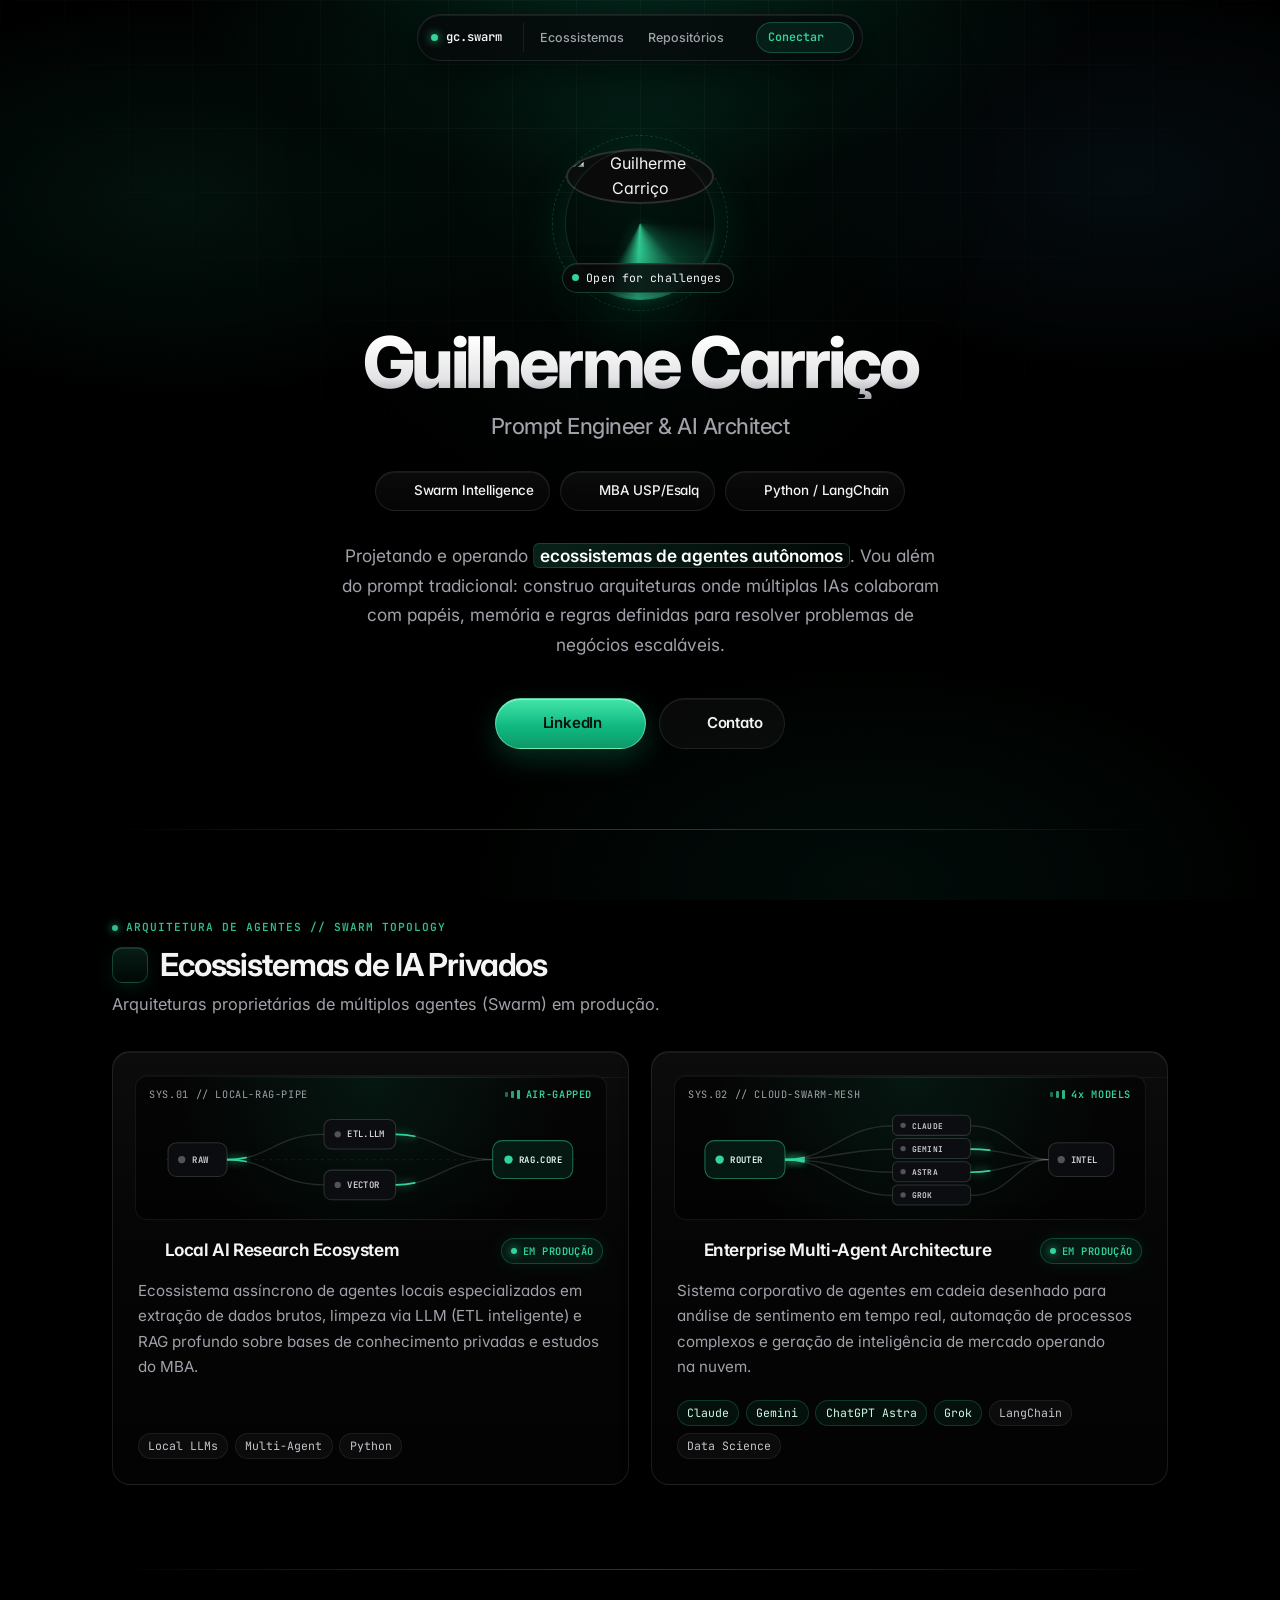
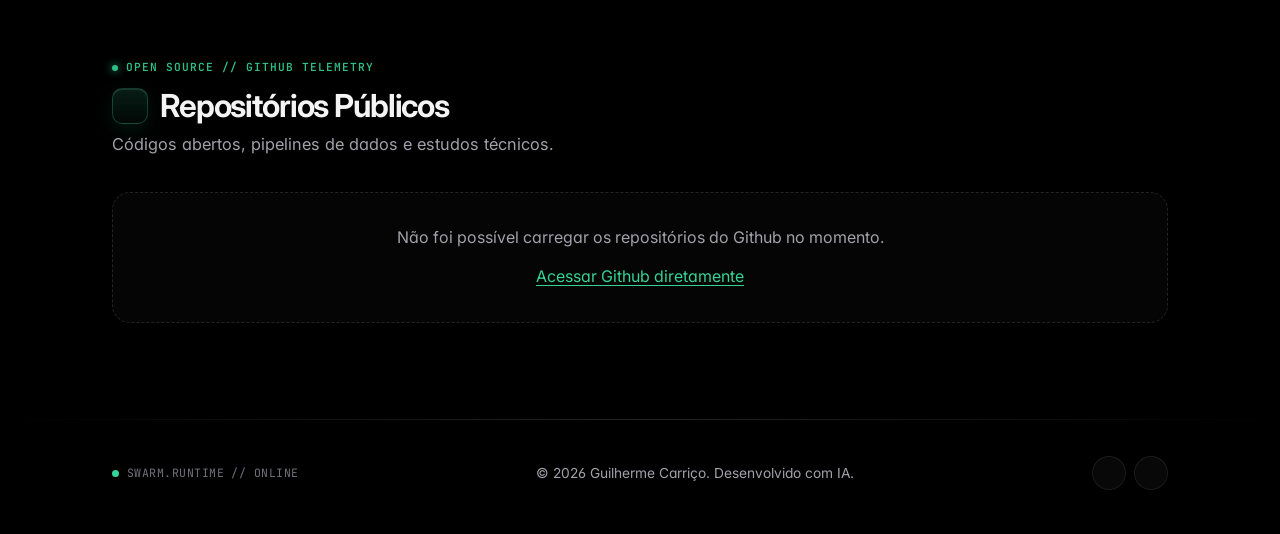
==== index.html @ 58c446e0 "Elevate portfolio UI with interactive Swarm topology schematics and HUD glass bar. Add animated SVG " ====
<!DOCTYPE html>
<html lang="pt-BR">
<head>
    <meta charset="UTF-8">
    <meta name="viewport" content="width=device-width, initial-scale=1.0">
    <meta name="theme-color" content="#000000">
    <link rel="icon" href="data:image/svg+xml,%3Csvg xmlns='http://www.w3.org/2000/svg' viewBox='0 0 32 32'%3E%3Crect width='32' height='32' rx='8' fill='%23000000'/%3E%3Ccircle cx='16' cy='16' r='5.5' fill='%2334d399'/%3E%3C/svg%3E">
    <title>Guilherme Carriço | Prompt Engineer & AI Architect</title>
    <meta name="description" content="Prompt Engineer e pós-graduando em Data Science & IA (MBA USP). Projeta e opera ecossistemas de agentes autônomos.">
    <script>document.documentElement.classList.add("js");</script>

    <!-- Google Fonts -->
    <link rel="preconnect" href="https://fonts.googleapis.com">
    <link rel="preconnect" href="https://fonts.gstatic.com" crossorigin>
    <link href="https://fonts.googleapis.com/css2?family=Inter:opsz,wght@14..32,400..800&family=JetBrains+Mono:wght@400..700&display=swap" rel="stylesheet">

    <link rel="stylesheet" href="style.css">
    <!-- Ícones Lucide -->
    <script src="https://unpkg.com/lucide@0.460.0/dist/umd/lucide.min.js"></script>
</head>
<body id="top">

    <!-- Background animado super leve -->
    <div class="bg-mesh" aria-hidden="true"></div>
    <div class="bg-grid" aria-hidden="true"></div>
    <div class="bg-noise" aria-hidden="true"></div>
    <div class="cursor-glow" aria-hidden="true"></div>

    <!-- Barra de status / navegação flutuante -->
    <nav class="top-bar" aria-label="Navegação rápida">
        <div class="top-bar-inner glass">
            <a href="#top" class="top-brand">
                <span class="top-brand-dot" aria-hidden="true"></span>
                <span class="top-brand-handle">gc.swarm</span>
            </a>
            <div class="top-nav-links">
                <a href="#ecosystems" class="top-nav-link">Ecossistemas</a>
                <a href="#repositories" class="top-nav-link">Repositórios</a>
            </div>
            <a href="https://www.linkedin.com/in/guicarrico/" target="_blank" rel="noopener noreferrer" class="top-cta" aria-label="LinkedIn de Guilherme Carriço">
                <span>Conectar</span>
                <i data-lucide="arrow-up-right"></i>
            </a>
        </div>
    </nav>

    <header class="hero">
        <div class="container">
            <div class="hero-content">
                <div class="avatar-container">
                    <div class="avatar-orbit" aria-hidden="true"></div>
                    <div class="avatar-frame">
                        <img src="https://github.com/guilhermecarrico.png" alt="Guilherme Carriço" class="avatar" width="148" height="148" decoding="async" fetchpriority="high">
                    </div>
                    <div class="status-badge"><span class="pulse"></span> Open for challenges</div>
                </div>

                <h1 class="name">Guilherme Carriço</h1>
                <h2 class="title">Prompt Engineer & AI Architect</h2>

                <div class="badges">
                    <span class="badge"><i data-lucide="bot"></i> Swarm Intelligence</span>
                    <span class="badge"><i data-lucide="database"></i> MBA USP/Esalq</span>
                    <span class="badge"><i data-lucide="terminal"></i> Python / LangChain</span>
                </div>

                <p class="bio">
                    Projetando e operando <strong>ecossistemas de agentes autônomos</strong>.
                    Vou além do prompt tradicional: construo arquiteturas onde múltiplas IAs colaboram com
                    papéis, memória e regras definidas para resolver problemas de negócios escaláveis.
                </p>

                <div class="hero-links">
                    <a href="https://www.linkedin.com/in/guicarrico/" target="_blank" rel="noopener noreferrer" class="btn btn-primary magnetic">
                        <span class="btn-label"><i data-lucide="linkedin"></i> LinkedIn <i data-lucide="arrow-up-right" class="btn-trail"></i></span>
                    </a>
                    <a href="mailto:seu.email@aqui.com" class="btn btn-secondary magnetic">
                        <span class="btn-label"><i data-lucide="mail"></i> Contato</span>
                    </a>
                </div>
            </div>
        </div>
    </header>

    <main class="container">

        <section class="section" id="ecosystems">
            <div class="section-intro reveal">
                <div class="section-eyebrow">
                    <span class="eyebrow-dot" aria-hidden="true"></span>
                    <span>ARQUITETURA DE AGENTES // SWARM TOPOLOGY</span>
                </div>
                <div class="section-header">
                    <span class="section-icon-box" aria-hidden="true">
                        <i data-lucide="cpu" class="section-icon"></i>
                    </span>
                    <h2>Ecossistemas de IA Privados</h2>
                </div>
                <p class="section-subtitle">Arquiteturas proprietárias de múltiplos agentes (Swarm) em produção.</p>
            </div>

            <div class="grid">
                <!-- Card 1 -->
                <article class="card glass card-ecosystem reveal" style="--i: 1">
                    <div class="card-beam" aria-hidden="true"></div>

                    <div class="swarm- schematic-local" aria-hidden="true">
                        <div class="schematic-meta">
                            <span class="schematic-code">SYS.01 // LOCAL-RAG-PIPE</span>
                            <span class="schematic-signal"><span class="signal-bar"></span><span class="signal-bar"></span><span class="signal-bar"></span> AIR-GAPPED</span>
                        </div>
                        <svg class="swarm-svg" viewBox="0 0 420 96" fill="none" xmlns="http://www.w3.org/2000/svg">
                            <!-- Grid lines -->
                            <line x1="16" y1="48" x2="404" y2="48" class="trace-bg" />
                            <path d="M74 48 C115 48, 120 24, 166 24" class="trace-line" />
                            <path d="M74 48 C115 48, 120 72, 166 72" class="trace-line" />
                            <path d="M234 24 C274 24, 282 48, 326 48" class="trace-line" />
                            <path d="M234 72 C274 72, 282 48, 326 48" class="trace-line" />

                            <!-- Animated data pulses -->
                            <path d="M74 48 C115 48, 120 24, 166 24" class="trace-pulse pulse-1" />
                            <path d="M74 48 C115 48, 120 72, 166 72" class="trace-pulse pulse-2" />
                            <path d="M234 24 C274 24, 282 48, 326 48" class="trace-pulse pulse-3" />
                            <path d="M234 72 C274 72, 282 48, 326 48" class="trace-pulse pulse-2" />

                            <!-- Node 1: Raw Ingestion -->
                            <g class="swarm-node">
                                <rect x="18" y="32" width="56" height="32" rx="8" class="node-box" />
                                <circle cx="31" cy="48" r="3.5" class="node-led" />
                                <text x="41" y="51" class="node-label">RAW</text>
                            </g>

                            <!-- Node 2A: LLM ETL -->
                            <g class="swarm-node">
                                <rect x="166" y="10" width="68" height="28" rx="7" class="node-box" />
                                <circle cx="179" cy="24" r="3" class="node-led" />
                                <text x="188" y="27" class="node-label">ETL.LLM</text>
                            </g>

                            <!-- Node 2B: Chunk / Embed -->
                            <g class="swarm-node">
                                <rect x="166" y="58" width="68" height="28" rx="7" class="node-box" />
                                <circle cx="179" cy="72" r="3" class="node-led" />
                                <text x="188" y="75" class="node-label">VECTOR</text>
                            </g>

                            <!-- Node 3: Deep RAG Core -->
                            <g class="swarm-node">
                                <rect x="326" y="30" width="76" height="36" rx="9" class="node-box node-box-core" />
                                <circle cx="341" cy="48" r="4" class="node-led node-led-core" />
                                <text x="351" y="51" class="node-label node-label-core">RAG.CORE</text>
                            </g>
                        </svg>
                    </div>

                    <div class="card-header">
                        <h3><i data-lucide="shield"></i> Local AI Research Ecosystem</h3>
                        <span class="status-tag live">Em Produção</span>
                    </div>
                    <p>Ecossistema assíncrono de agentes locais especializados em extração de dados brutos, limpeza via LLM (ETL inteligente) e RAG profundo sobre bases de conhecimento privadas e estudos do MBA.</p>
                    <div class="tags">
                        <span>Local LLMs</span>
                        <span>Multi-Agent</span>
                        <span>Python</span>
                    </div>
                </article>

                <!-- Card 2 -->
                <article class="card glass card-ecosystem reveal" style="--i: 2">
                    <div class="card-beam" aria-hidden="true"></div>

                    <div class="swarm- schematic-enterprise" aria-hidden="true">
                        <div class="schematic-meta">
                            <span class="schematic-code">SYS.02 // CLOUD-SWARM-MESH</span>
                            <span class="schematic-signal"><span class="signal-bar"></span><span class="signal-bar"></span><span class="signal-bar"></span> 4x MODELS</span>
                        </div>
                        <svg class="swarm-svg" viewBox="0 0 420 96" fill="none" xmlns="http://www.w3.org/2000/svg">
                            <!-- Orchestrator routing traces -->
                            <path d="M92 48 C136 48, 146 16, 194 16" class="trace-line" />
                            <path d="M92 48 C138 48, 150 38, 194 38" class="trace-line" />
                            <path d="M92 48 C138 48, 150 60, 194 60" class="trace-line" />
                            <path d="M92 48 C136 48, 146 82, 194 82" class="trace-line" />

                            <path d="M268 16 C306 16, 312 48, 342 48" class="trace-line" />
                            <path d="M268 38 C302 38, 312 48, 342 48" class="trace-line" />
                            <path d="M268 60 C302 60, 312 48, 342 48" class="trace-line" />
                            <path d="M268 82 C306 82, 312 48, 342 48" class="trace-line" />

                            <!-- Animated pulses -->
                            <path d="M92 48 C136 48, 146 16, 194 16" class="trace-pulse pulse-1" />
                            <path d="M92 48 C138 48, 150 38, 194 38" class="trace-pulse pulse-2" />
                            <path d="M92 48 C138 48, 150 60, 194 60" class="trace-pulse pulse-3" />
                            <path d="M92 48 C136 48, 146 82, 194 82" class="trace-pulse pulse-1" />
                            <path d="M268 38 C302 38, 312 48, 342 48" class="trace-pulse pulse-3" />
                            <path d="M268 60 C302 60, 312 48, 342 48" class="trace-pulse pulse-2" />

                            <!-- Orchestrator router -->
                            <g class="swarm-node">
                                <rect x="16" y="30" width="76" height="36" rx="9" class="node-box node-box-core" />
                                <circle cx="30" cy="48" r="4" class="node-led node-led-core" />
                                <text x="40" y="51" class="node-label node-label-core">ROUTER</text>
                            </g>

                            <!-- Model Agents -->
                            <g class="swarm-node">
                                <rect x="194" y="6" width="74" height="19" rx="5" class="node-box" />
                                <circle cx="204" cy="15.5" r="2.5" class="node-led" />
                                <text x="212" y="18.5" class="node-label node-label-sm">CLAUDE</text>
                            </g>
                            <g class="swarm-node">
                                <rect x="194" y="28" width="74" height="19" rx="5" class="node-box" />
                                <circle cx="204" cy="37.5" r="2.5" class="node-led" />
                                <text x="212" y="40.5" class="node-label node-label-sm">GEMINI</text>
                            </g>
                            <g class="swarm-node">
                                <rect x="194" y="50" width="74" height="19" rx="5" class="node-box" />
                                <circle cx="204" cy="59.5" r="2.5" class="node-led" />
                                <text x="212" y="62.5" class="node-label node-label-sm">ASTRA</text>
                            </g>
                            <g class="swarm-node">
                                <rect x="194" y="72" width="74" height="19" rx="5" class="node-box" />
                                <circle cx="204" cy="81.5" r="2.5" class="node-led" />
                                <text x="212" y="84.5" class="node-label node-label-sm">GROK</text>
                            </g>

                            <!-- Output Intelligence -->
                            <g class="swarm-node">
                                <rect x="342" y="32" width="62" height="32" rx="8" class="node-box" />
                                <circle cx="354" cy="48" r="3.5" class="node-led" />
                                <text x="363" y="51" class="node-label">INTEL</text>
                            </g>
                        </svg>
                    </div>

                    <div class="card-header">
                        <h3><i data-lucide="network"></i> Enterprise Multi-Agent Architecture</h3>
                        <span class="status-tag live">Em Produção</span>
                    </div>
                    <p>Sistema corporativo de agentes em cadeia desenhado para análise de sentimento em tempo real, automação de processos complexos e geração de inteligência de mercado operando na nuvem.</p>
                    <div class="tags">
                        <span class="tag-model">Claude</span>
                        <span class="tag-model">Gemini</span>
                        <span class="tag-model">ChatGPT Astra</span>
                        <span class="tag-model">Grok</span>
                        <span>LangChain</span>
                        <span>Data Science</span>
                    </div>
                </article>
            </div>
        </section>

        <section class="section" id="repositories">
            <div class="section-intro reveal">
                <div class="section-eyebrow">
                    <span class="eyebrow-dot" aria-hidden="true"></span>
                    <span>OPEN SOURCE // GITHUB TELEMETRY</span>
                </div>
                <div class="section-header">
                    <span class="section-icon-box" aria-hidden="true">
                        <i data-lucide="github" class="section-icon"></i>
                    </span>
                    <h2>Repositórios Públicos</h2>
                </div>
                <p class="section-subtitle">Códigos abertos, pipelines de dados e estudos técnicos.</p>
            </div>

            <div id="github-repos" class="grid">
                <!-- Injetado via JS -->
                <div class="repos-loading">
                    <span class="repos-loading-mark" aria-hidden="true"></span>
                    Buscando repositórios no Github...
                </div>
            </div>
        </section>

    </main>

    <footer class="reveal">
        <div class="container footer-content">
            <div class="footer-status" aria-hidden="true">
                <span class="pulse"></span>
                <span>SWARM.RUNTIME // ONLINE</span>
            </div>
            <p>&copy; 2026 Guilherme Carriço. Desenvolvido com IA.</p>
            <div class="footer-links">
                <a href="https://www.linkedin.com/in/guicarrico/" target="_blank" rel="noopener noreferrer" aria-label="LinkedIn">
                    <i data-lucide="linkedin"></i>
                </a>
                <a href="https://github.com/guilhermecarrico" target="_blank" rel="noopener noreferrer" aria-label="GitHub">
                    <i data-lucide="github"></i>
                </a>
            </div>
        </div>
    </footer>

    <script src="app.js"></script>
    <script>
        // Inicializa ícones lucide
        lucide.createIcons();
    </script>
</body>
</html>
---- style.css ----
:root {
    /* Color Palette - Dark & Cyber (OLED Native) */
    --bg-main: #000000;
    --bg-card: rgba(255, 255, 255, 0.024);
    --bg-card-hover: rgba(255, 255, 255, 0.045);
    --text-main: #f4f4f5;
    --text-muted: #a1a1aa;
    --text-dim: #71717a;
    --accent: #10b981;
    --accent-bright: #34d399;
    --accent-hover: #059669;
    --border-color: rgba(255, 255, 255, 0.09);
    --border-hover: rgba(52, 211, 153, 0.42);
    --ink: #03130c;

    --font-sans: "Inter", system-ui, -apple-system, sans-serif;
    --font-mono: "JetBrains Mono", ui-monospace, SFMono-Regular, monospace;
    --ease: cubic-bezier(0.16, 1, 0.3, 1);
    --ease-spring: cubic-bezier(0.22, 1, 0.36, 1);
    --radius: 18px;
    --cx: 50vw;
    --cy: 18vh;

    color-scheme: dark;
}

* {
    margin: 0;
    padding: 0;
    box-sizing: border-box;
}

html {
    background: var(--bg-main);
    scroll-behavior: smooth;
    scroll-padding-top: 5.5rem;
    overflow-x: hidden;
    -webkit-font-smoothing: antialiased;
    -moz-osx-font-smoothing: grayscale;
    text-rendering: optimizeLegibility;
}

body {
    background: transparent;
    color: var(--text-main);
    font-family: var(--font-sans);
    font-optical-sizing: auto;
    font-feature-settings: "cv02", "cv03", "cv04", "cv11";
    font-weight: 400;
    line-height: 1.6;
    overflow-x: hidden;
    min-height: 100vh;
}

::selection {
    background: rgba(16, 185, 129, 0.28);
    color: #fff;
}

:focus-visible {
    outline: 2px solid var(--accent-bright);
    outline-offset: 3px;
}

/* Ambient Background Layers */
.bg-mesh,
.bg-grid,
.bg-noise,
.cursor-glow {
    position: fixed;
    inset: 0;
    pointer-events: none;
}

.bg-mesh {
    z-index: 0;
    background:
        radial-gradient(ellipse 58% 42% at 50% -6%, rgba(16, 185, 129, 0.19), transparent 64%),
        radial-gradient(ellipse 46% 36% at 14% 22%, rgba(16, 185, 129, 0.09), transparent 62%),
        radial-gradient(ellipse 44% 34% at 88% 20%, rgba(56, 189, 248, 0.06), transparent 64%),
        radial-gradient(ellipse 52% 40% at 68% 98%, rgba(16, 185, 129, 0.06), transparent 62%);
    animation: mesh-drift 22s var(--ease) infinite alternate;
}

.bg-grid {
    z-index: 0;
    background-image:
        linear-gradient(rgba(255, 255, 255, 0.032) 1px, transparent 1px),
        linear-gradient(90deg, rgba(255, 255, 255, 0.032) 1px, transparent 1px);
    background-size: 64px 64px;
    mask-image: radial-gradient(ellipse 78% 58% at 50% 8%, #000 18%, transparent 74%);
    -webkit-mask-image: radial-gradient(ellipse 78% 58% at 50% 8%, #000 18%, transparent 74%);
}

.bg-noise {
    z-index: 0;
    opacity: 0.2;
    mix-blend-mode: overlay;
    background-image: url("data:image/svg+xml;utf8,<svg xmlns='http://www.w3.org/2000/svg' width='140' height='140'><filter id='n'><feTurbulence type='fractalNoise' baseFrequency='0.85' numOctaves='2' stitchTiles='stitch'/></filter><rect width='100%25' height='100%25' filter='url(%23n)' opacity='0.55'/></svg>");
    background-repeat: repeat;
    background-size: 140px 140px;
}

.cursor-glow {
    z-index: 0;
    inset: auto;
    left: var(--cx);
    top: var(--cy);
    width: min(760px, 90vw);
    height: min(760px, 90vw);
    transform: translate(-50%, -50%);
    background: radial-gradient(circle, rgba(16, 185, 129, 0.115), rgba(16, 185, 129, 0.032) 35%, transparent 68%);
}

.top-bar,
.hero,
main,
footer {
    position: relative;
    z-index: 1;
}

@keyframes mesh-drift {
    from { transform: translate3d(0, 0, 0) scale(1); }
    to { transform: translate3d(0, -1.5%, 0) scale(1.045); }
}

.container {
    width: min(1120px, 100%);
    margin: 0 auto;
    padding: 0 clamp(1.25rem, 4vw, 2rem);
}

.lucide {
    stroke-width: 1.75;
}

/* Floating Top Glass Bar */
.top-bar {
    position: sticky;
    top: 0.9rem;
    z-index: 30;
    display: flex;
    justify-content: center;
    padding: 0 clamp(1rem, 3vw, 2rem);
    margin-top: 0.9rem;
    pointer-events: none;
}

.top-bar-inner {
    pointer-events: auto;
    display: inline-flex;
    align-items: center;
    gap: clamp(0.6rem, 2vw, 1.35rem);
    padding: 0.42rem 0.5rem 0.42rem 0.85rem;
    border-radius: 999px;
    background: rgba(8, 8, 11, 0.72);
    border: 1px solid rgba(255, 255, 255, 0.1);
    box-shadow:
        0 14px 36px rgba(0, 0, 0, 0.55),
        inset 0 1px 0 rgba(255, 255, 255, 0.08);
    animation: rise 0.85s var(--ease) both;
}

.top-brand {
    display: inline-flex;
    align-items: center;
    gap: 0.5rem;
    text-decoration: none;
    color: var(--text-main);
    font-family: var(--font-mono);
    font-size: 0.76rem;
    font-weight: 600;
    letter-spacing: -0.01em;
}

.top-brand-dot {
    width: 7px;
    height: 7px;
    border-radius: 50%;
    background: var(--accent-bright);
    box-shadow: 0 0 10px var(--accent-bright);
}

.top-nav-links {
    display: inline-flex;
    align-items: center;
    gap: 0.2rem;
    padding-left: 0.35rem;
    border-left: 1px solid rgba(255, 255, 255, 0.08);
}

.top-nav-link {
    text-decoration: none;
    color: var(--text-muted);
    font-size: 0.78rem;
    font-weight: 500;
    padding: 0.3rem 0.65rem;
    border-radius: 999px;
    transition: color 0.25s ease, background 0.25s ease;
}

.top-cta {
    display: inline-flex;
    align-items: center;
    gap: 0.3rem;
    text-decoration: none;
    font-family: var(--font-mono);
    font-size: 0.73rem;
    font-weight: 600;
    color: var(--accent-bright);
    background: rgba(16, 185, 129, 0.11);
    border: 1px solid rgba(52, 211, 153, 0.28);
    padding: 0.32rem 0.7rem;
    border-radius: 999px;
    transition: background 0.25s ease, border-color 0.25s ease, transform 0.25s var(--ease);
}

.top-cta svg,
.top-cta i {
    width: 13px;
    height: 13px;
}

/* Hero */
.hero {
    padding: clamp(3.2rem, 8vw, 5.5rem) 0 clamp(3.25rem, 6.5vw, 5rem);
    display: flex;
    flex-direction: column;
    align-items: center;
    text-align: center;
}

.hero-content > * {
    animation: rise 0.9s var(--ease) both;
}

.hero-content > *:nth-child(1) { animation-delay: 0.04s; }
.hero-content > *:nth-child(2) { animation-delay: 0.12s; }
.hero-content > *:nth-child(3) { animation-delay: 0.18s; }
.hero-content > *:nth-child(4) { animation-delay: 0.26s; }
.hero-content > *:nth-child(5) { animation-delay: 0.34s; }
.hero-content > *:nth-child(6) { animation-delay: 0.42s; }

@keyframes rise {
    from {
        opacity: 0;
        transform: translateY(16px);
    }
    to {
        opacity: 1;
        transform: translateY(0);
    }
}

.avatar-container {
    position: relative;
    display: inline-flex;
    align-items: center;
    justify-content: center;
    margin-bottom: 1.9rem;
}

.avatar-orbit {
    position: absolute;
    inset: -14px;
    border-radius: 50%;
    border: 1px dashed rgba(52, 211, 153, 0.22);
    animation: spin 28s linear infinite reverse;
    pointer-events: none;
}

.avatar-frame {
    position: relative;
    width: 148px;
    height: 148px;
    border-radius: 50%;
    isolation: isolate;
}

.avatar-frame::before {
    content: "";
    position: absolute;
    inset: -3px;
    border-radius: inherit;
    background: conic-gradient(
        from 210deg,
        transparent 0deg,
        transparent 240deg,
        rgba(52, 211, 153, 0.18) 285deg,
        rgba(52, 211, 153, 0.95) 332deg,
        transparent 360deg
    );
    animation: spin 9s linear infinite;
    filter: drop-shadow(0 0 8px rgba(16, 185, 129, 0.48));
    z-index: 0;
}

.avatar-frame::after {
    content: "";
    position: absolute;
    inset: 0;
    border-radius: inherit;
    box-shadow: 0 0 0 1px rgba(255, 255, 255, 0.08), 0 20px 55px rgba(16, 185, 129, 0.16);
    z-index: 2;
    pointer-events: none;
}

.avatar {
    position: relative;
    z-index: 1;
    width: 100%;
    height: 100%;
    object-fit: cover;
    border-radius: 50%;
    border: 2px solid rgba(255, 255, 255, 0.14);
    background: #0a0a0a;
    transition: transform 0.55s var(--ease), border-color 0.4s ease;
}

.avatar-frame:hover .avatar {
    transform: scale(1.035);
    border-color: rgba(52, 211, 153, 0.78);
}

@keyframes spin {
    to { transform: rotate(1turn); }
}

.status-badge {
    position: absolute;
    bottom: 4px;
    right: -20px;
    z-index: 3;
    background: rgba(7, 8, 10, 0.88);
    border: 1px solid rgba(52, 211, 153, 0.26);
    padding: 0.3rem 0.72rem 0.3rem 0.58rem;
    border-radius: 999px;
    font-size: 0.72rem;
    letter-spacing: 0.01em;
    font-family: var(--font-mono);
    color: var(--text-main);
    display: flex;
    align-items: center;
    gap: 7px;
    white-space: nowrap;
    backdrop-filter: blur(14px);
    box-shadow: 0 10px 26px rgba(0, 0, 0, 0.45), inset 0 1px 0 rgba(255, 255, 255, 0.08);
}

.pulse {
    width: 7px;
    height: 7px;
    background-color: var(--accent-bright);
    border-radius: 50%;
    box-shadow: 0 0 0 0 rgba(52, 211, 153, 0.7);
    animation: pulse-animation 2.2s var(--ease) infinite;
    flex-shrink: 0;
}

@keyframes pulse-animation {
    0% { box-shadow: 0 0 0 0 rgba(52, 211, 153, 0.6); }
    70% { box-shadow: 0 0 0 7px rgba(52, 211, 153, 0); }
    100% { box-shadow: 0 0 0 0 rgba(52, 211, 153, 0); }
}

.name {
    font-size: clamp(2.5rem, 6.5vw, 4.45rem);
    font-weight: 780;
    line-height: 1.01;
    letter-spacing: -0.05em;
    margin-bottom: 0.65rem;
    text-wrap: balance;
    color: #fafafa;
}

@supports ((-webkit-background-clip: text) or (background-clip: text)) {
    .name {
        background: linear-gradient(180deg, #ffffff 15%, #e4e4e7 72%, #a1a1aa 100%);
        -webkit-background-clip: text;
        background-clip: text;
        color: transparent;
    }
}

.title {
    font-size: clamp(1.08rem, 2.2vw, 1.38rem);
    color: var(--text-muted);
    font-weight: 460;
    letter-spacing: -0.022em;
    margin-bottom: 1.65rem;
}

.badges {
    display: flex;
    gap: 0.65rem;
    justify-content: center;
    flex-wrap: wrap;
    margin-bottom: 1.9rem;
}

.badge {
    display: inline-flex;
    align-items: center;
    gap: 8px;
    padding: 0.5rem 0.92rem;
    background: linear-gradient(180deg, rgba(255, 255, 255, 0.045), rgba(255, 255, 255, 0.02));
    border: 1px solid var(--border-color);
    border-radius: 999px;
    font-size: 0.84rem;
    font-weight: 500;
    letter-spacing: -0.011em;
    color: var(--text-main);
    box-shadow: inset 0 1px 0 rgba(255, 255, 255, 0.06);
    transition: transform 0.35s var(--ease), border-color 0.35s ease, background 0.35s ease, box-shadow 0.35s ease;
}

.badge i,
.badge svg {
    width: 15px;
    height: 15px;
    color: var(--accent-bright);
    flex-shrink: 0;
}

.bio {
    max-width: 39rem;
    margin: 0 auto 2.4rem;
    color: var(--text-muted);
    font-size: clamp(1rem, 1.5vw, 1.08rem);
    line-height: 1.72;
    text-wrap: pretty;
}

.bio strong {
    color: #ffffff;
    font-weight: 600;
    background: linear-gradient(90deg, rgba(52, 211, 153, 0.16), rgba(52, 211, 153, 0.04));
    padding: 0.08rem 0.4rem;
    border-radius: 6px;
    border: 1px solid rgba(52, 211, 153, 0.22);
}

/* Buttons */
.hero-links {
    display: flex;
    gap: 0.8rem;
    justify-content: center;
    flex-wrap: wrap;
}

.btn {
    --tx: 0px;
    --ty: 0px;
    position: relative;
    isolation: isolate;
    overflow: hidden;
    display: inline-flex;
    align-items: center;
    justify-content: center;
    gap: 8px;
    min-height: 46px;
    padding: 0.76rem 1.38rem;
    border-radius: 999px;
    font-weight: 600;
    letter-spacing: -0.015em;
    text-decoration: none;
    translate: var(--tx) var(--ty);
    transition:
        transform 0.35s var(--ease),
        translate 0.25s var(--ease-spring),
        background 0.25s ease,
        border-color 0.25s ease,
        box-shadow 0.35s var(--ease),
        color 0.25s ease;
    font-size: 0.94rem;
}

.btn-label {
    position: relative;
    z-index: 1;
    display: inline-flex;
    align-items: center;
    gap: 8px;
}

.btn i,
.btn svg {
    width: 17px;
    height: 17px;
    transition: transform 0.35s var(--ease);
}

.btn-trail {
    width: 15px !important;
    height: 15px !important;
    opacity: 0.75;
    margin-left: -2px;
}

.btn-primary {
    background: linear-gradient(180deg, #43e5a8 0%, var(--accent) 55%, #0d9968 100%);
    color: var(--ink);
    border: 1px solid rgba(167, 243, 208, 0.48);
    box-shadow:
        inset 0 1px 0 rgba(255, 255, 255, 0.42),
        0 10px 28px rgba(16, 185, 129, 0.25);
}

.btn-primary::after {
    content: "";
    position: absolute;
    inset: 0;
    z-index: 0;
    background: linear-gradient(110deg, transparent 20%, rgba(255, 255, 255, 0.45) 48%, transparent 76%);
    transform: translateX(-130%);
    pointer-events: none;
}

.btn-secondary {
    background: rgba(255, 255, 255, 0.032);
    color: var(--text-main);
    border: 1px solid var(--border-color);
    backdrop-filter: blur(12px);
    box-shadow: inset 0 1px 0 rgba(255, 255, 255, 0.06);
}

/* Sections */
.section {
    padding: clamp(3.2rem, 7vw, 5.25rem) 0;
    position: relative;
}

.section::before {
    content: "";
    position: absolute;
    top: 0;
    left: 0;
    right: 0;
    height: 1px;
    background: linear-gradient(90deg, transparent, rgba(255, 255, 255, 0.12) 25%, rgba(52, 211, 153, 0.32) 50%, rgba(255, 255, 255, 0.12) 75%, transparent);
}

.section-intro {
    margin-bottom: 0.25rem;
}

.section-eyebrow {
    display: inline-flex;
    align-items: center;
    gap: 0.5rem;
    font-family: var(--font-mono);
    font-size: 0.7rem;
    font-weight: 600;
    letter-spacing: 0.09em;
    text-transform: uppercase;
    color: var(--accent-bright);
    margin-bottom: 0.65rem;
    opacity: 0.9;
}

.eyebrow-dot {
    width: 6px;
    height: 6px;
    border-radius: 50%;
    background: var(--accent-bright);
    box-shadow: 0 0 8px var(--accent-bright);
}

.section-header {
    display: flex;
    align-items: center;
    gap: 0.75rem;
    margin-bottom: 0.45rem;
}

.section-icon-box {
    display: inline-flex;
    align-items: center;
    justify-content: center;
    width: 36px;
    height: 36px;
    border-radius: 10px;
    background: linear-gradient(180deg, rgba(52, 211, 153, 0.14), rgba(16, 185, 129, 0.04));
    border: 1px solid rgba(52, 211, 153, 0.26);
    box-shadow: inset 0 1px 0 rgba(255, 255, 255, 0.1), 0 6px 18px rgba(16, 185, 129, 0.12);
    flex-shrink: 0;
}

.section-icon,
.section-header svg {
    width: 19px;
    height: 19px;
    color: var(--accent-bright);
    flex-shrink: 0;
}

.section h2 {
    font-size: clamp(1.5rem, 2.6vw, 1.98rem);
    font-weight: 660;
    letter-spacing: -0.036em;
    line-height: 1.15;
    text-wrap: balance;
}

.section-subtitle {
    color: var(--text-muted);
    margin-bottom: clamp(1.5rem, 3.2vw, 2.15rem);
    font-size: 1.02rem;
    max-width: 42rem;
}

/* Grids & Cards */
.grid {
    display: grid;
    grid-template-columns: repeat(auto-fit, minmax(min(100%, 20rem), 1fr));
    gap: clamp(1rem, 2.2vw, 1.35rem);
    align-items: stretch;
}

.card {
    --mx: 50%;
    --my: 0%;
    --rx: 0deg;
    --ry: 0deg;
    position: relative;
    isolation: isolate;
    overflow: hidden;
    background:
        linear-gradient(180deg, rgba(255, 255, 255, 0.046) 0%, rgba(255, 255, 255, 0.018) 45%, rgba(255, 255, 255, 0.012) 100%);
    border: 1px solid var(--border-color);
    border-radius: var(--radius);
    padding: clamp(1.25rem, 2.2vw, 1.55rem);
    display: flex;
    flex-direction: column;
    min-width: 0;
    height: 100%;
    box-shadow:
        inset 0 1px 0 rgba(255, 255, 255, 0.06),
        0 10px 30px rgba(0, 0, 0, 0.35);
    transform: perspective(1100px) rotateX(var(--rx)) rotateY(var(--ry));
    transition:
        transform 0.4s var(--ease),
        border-color 0.35s ease,
        background 0.35s ease,
        box-shadow 0.45s var(--ease);
}

.card-beam {
    position: absolute;
    top: 0;
    left: 12%;
    right: 12%;
    height: 1px;
    background: linear-gradient(90deg, transparent, rgba(52, 211, 153, 0.65), transparent);
    opacity: 0.55;
    transition: opacity 0.35s ease, left 0.45s var(--ease), right 0.45s var(--ease);
    pointer-events: none;
    z-index: 2;
}

.glass {
    backdrop-filter: blur(20px) saturate(145%);
    -webkit-backdrop-filter: blur(20px) saturate(145%);
}

.card::before {
    content: "";
    position: absolute;
    inset: 0;
    border-radius: inherit;
    padding: 1px;
    background: radial-gradient(
        400px circle at var(--mx) var(--my),
        rgba(52, 211, 153, 0.92),
        rgba(255, 255, 255, 0.15) 38%,
        transparent 60%
    );
    -webkit-mask:
        linear-gradient(#000 0 0) content-box,
        linear-gradient(#000 0 0);
    -webkit-mask-composite: xor;
    mask:
        linear-gradient(#000 0 0) content-box,
        linear-gradient(#000 0 0);
    mask-composite: exclude;
    opacity: 0;
    transition: opacity 0.4s ease;
    pointer-events: none;
    z-index: 2;
}

.card::after {
    content: "";
    position: absolute;
    inset: 0;
    background: radial-gradient(
        480px circle at var(--mx) var(--my),
        rgba(16, 185, 129, 0.13),
        transparent 48%
    );
    opacity: 0;
    transition: opacity 0.4s ease;
    pointer-events: none;
    z-index: 0;
}

.card > * {
    position: relative;
    z-index: 1;
}

/* Swarm Topology Schematic Header */
.swarm- {
    margin: -0.2rem -0.2rem 1.15rem;
    padding: 0.7rem 0.85rem 0.55rem;
    border-radius: 12px;
    background:
        radial-gradient(circle at 50% 0%, rgba(16, 185, 129, 0.1), transparent 70%),
        rgba(0, 0, 0, 0.52);
    border: 1px solid rgba(255, 255, 255, 0.065);
    box-shadow: inset 0 1px 0 rgba(255, 255, 255, 0.04);
}

.schematic-meta {
    display: flex;
    align-items: center;
    justify-content: space-between;
    gap: 0.5rem;
    margin-bottom: 0.35rem;
    font-family: var(--font-mono);
    font-size: 0.64rem;
    letter-spacing: 0.06em;
    color: var(--text-dim);
}

.schematic-code {
    color: #a1a1aa;
}

.schematic-signal {
    display: inline-flex;
    align-items: center;
    gap: 3px;
    color: var(--accent-bright);
    font-weight: 600;
}

.signal-bar {
    width: 3px;
    height: 7px;
    border-radius: 1px;
    background: var(--accent-bright);
    opacity: 0.85;
}

.signal-bar:nth-child(1) { height: 5px; opacity: 0.5; }
.signal-bar:nth-child(2) { height: 7px; opacity: 0.75; }
.signal-bar:nth-child(3) { height: 9px; margin-right: 3px; }

.swarm-svg {
    width: 100%;
    height: auto;
    display: block;
    overflow: visible;
}

.trace-bg {
    stroke: rgba(255, 255, 255, 0.05);
    stroke-width: 1;
    stroke-dasharray: 3 4;
}

.trace-line {
    stroke: rgba(255, 255, 255, 0.13);
    stroke-width: 1.25;
    transition: stroke 0.35s ease;
}

.trace-pulse {
    stroke: var(--accent-bright);
    stroke-width: 1.65;
    stroke-linecap: round;
    stroke-dasharray: 18 160;
    stroke-dashoffset: 178;
    animation: trace-flow 3.6s linear infinite;
    filter: drop-shadow(0 0 4px rgba(52, 211, 153, 0.75));
}

.pulse-2 { animation-delay: -1.2s; }
.pulse-3 { animation-delay: -2.4s; }

@keyframes trace-flow {
    to { stroke-dashoffset: 0; }
}

.node-box {
    fill: rgba(12, 14, 18, 0.92);
    stroke: rgba(255, 255, 255, 0.15);
    stroke-width: 1;
    transition: stroke 0.35s ease, fill 0.35s ease;
}

.node-box-core {
    fill: rgba(6, 28, 20, 0.92);
    stroke: rgba(52, 211, 153, 0.48);
}

.node-led {
    fill: #52525b;
    transition: fill 0.35s ease;
}

.node-led-core {
    fill: var(--accent-bright);
}

.node-label {
    fill: #d4d4d8;
    font-family: var(--font-mono);
    font-size: 8.5px;
    font-weight: 600;
    letter-spacing: 0.04em;
}

.node-label-sm {
    font-size: 7.5px;
}

.node-label-core {
    fill: #ecfdf5;
}

.card-header {
    display: flex;
    justify-content: space-between;
    align-items: flex-start;
    gap: 0.75rem;
    margin-bottom: 0.85rem;
}

.card-header h3 {
    font-size: 1.08rem;
    display: flex;
    align-items: flex-start;
    gap: 0.55rem;
    font-weight: 640;
    letter-spacing: -0.022em;
    line-height: 1.35;
    min-width: 0;
}

.card-header h3 i,
.card-header h3 svg {
    width: 18px;
    height: 18px;
    color: var(--accent-bright);
    flex-shrink: 0;
    margin-top: 0.14rem;
}

.status-tag {
    font-size: 0.65rem;
    font-family: var(--font-mono);
    letter-spacing: 0.04em;
    padding: 0.24rem 0.55rem;
    border-radius: 999px;
    text-transform: uppercase;
    font-weight: 600;
    flex-shrink: 0;
    white-space: nowrap;
}

.status-tag.live {
    display: inline-flex;
    align-items: center;
    gap: 0.36rem;
    background: rgba(16, 185, 129, 0.11);
    color: var(--accent-bright);
    border: 1px solid rgba(52, 211, 153, 0.25);
    box-shadow: 0 0 18px rgba(16, 185, 129, 0.12);
}

.status-tag.live::before {
    content: "";
    width: 6px;
    height: 6px;
    border-radius: 50%;
    background: currentColor;
    box-shadow: 0 0 8px currentColor;
}

.card p {
    color: var(--text-muted);
    font-size: 0.95rem;
    line-height: 1.66;
    margin-bottom: 1.3rem;
    flex-grow: 1;
    text-wrap: pretty;
}

.tags {
    display: flex;
    flex-wrap: wrap;
    gap: 0.42rem;
    margin-top: auto;
}

.tags span {
    font-size: 0.72rem;
    font-family: var(--font-mono);
    line-height: 1.35;
    color: #c4c4cc;
    background: rgba(255, 255, 255, 0.035);
    border: 1px solid rgba(255, 255, 255, 0.07);
    padding: 0.28rem 0.58rem;
    border-radius: 999px;
    white-space: nowrap;
    transition: color 0.25s ease, border-color 0.25s ease, background 0.25s ease, transform 0.25s var(--ease);
}

.tags span.tag-model {
    color: #d1fae5;
    background: rgba(16, 185, 129, 0.075);
    border-color: rgba(52, 211, 153, 0.2);
}

/* Github API specific styles */
.repo-card {
    text-decoration: none;
    color: inherit;
}

.repo-card h3 {
    color: var(--text-main);
    overflow-wrap: anywhere;
    transition: color 0.25s ease;
}

.repo-arrow {
    display: inline-flex;
    align-items: center;
    justify-content: center;
    width: 28px;
    height: 28px;
    border-radius: 8px;
    background: rgba(255, 255, 255, 0.03);
    border: 1px solid rgba(255, 255, 255, 0.08);
    color: var(--text-muted);
    flex-shrink: 0;
    transition: transform 0.3s var(--ease), color 0.25s ease, border-color 0.25s ease, background 0.25s ease;
}

.repo-arrow svg,
.repo-arrow i {
    width: 14px;
    height: 14px;
}

.repo-footer {
    display: flex;
    align-items: center;
    justify-content: space-between;
    gap: 0.75rem;
    flex-wrap: wrap;
    margin-top: auto;
    padding-top: 0.85rem;
    border-top: 1px solid rgba(255, 255, 255, 0.06);
}

.repo-stats {
    display: flex;
    flex-wrap: wrap;
    align-items: center;
    gap: 0.8rem;
    font-size: 0.78rem;
    color: var(--text-muted);
    font-family: var(--font-mono);
}

.repo-stats span {
    display: inline-flex;
    align-items: center;
    gap: 0.3rem;
}

.repo-stats i,
.repo-stats svg {
    width: 13px;
    height: 13px;
}

.lang-dot {
    width: 7px;
    height: 7px;
    border-radius: 50%;
    background: var(--accent-bright);
    box-shadow: 0 0 6px rgba(52, 211, 153, 0.6);
    display: inline-block;
    margin-right: 0.35rem;
}

.repos-loading,
.repos-error {
    grid-column: 1 / -1;
    text-align: center;
    color: var(--text-muted);
    padding: 2rem 1.25rem;
    border: 1px dashed rgba(255, 255, 255, 0.12);
    border-radius: var(--radius);
    background: rgba(255, 255, 255, 0.02);
}

.repos-loading {
    display: flex;
    align-items: center;
    justify-content: center;
    gap: 0.7rem;
    font-family: var(--font-mono);
    font-size: 0.86rem;
}

.repos-loading-mark {
    width: 8px;
    height: 8px;
    border-radius: 50%;
    background: var(--accent-bright);
    box-shadow: 0 0 0 0 rgba(52, 211, 153, 0.6);
    animation: pulse-animation 1.6s var(--ease) infinite;
}

.repos-error a {
    color: var(--accent-bright);
    margin-top: 0.85rem;
    display: inline-block;
    text-underline-offset: 3px;
}

/* Footer */
footer {
    position: relative;
    padding: 2.35rem 0 2.75rem;
    color: var(--text-muted);
    font-size: 0.86rem;
    margin-top: 0.75rem;
}

footer::before {
    content: "";
    position: absolute;
    top: 0;
    left: 0;
    right: 0;
    height: 1px;
    background: linear-gradient(90deg, transparent, rgba(255, 255, 255, 0.14), transparent);
}

.footer-content {
    display: flex;
    align-items: center;
    justify-content: space-between;
    gap: 1rem;
    flex-wrap: wrap;
}

.footer-status {
    display: inline-flex;
    align-items: center;
    gap: 0.5rem;
    font-family: var(--font-mono);
    font-size: 0.72rem;
    letter-spacing: 0.04em;
    color: var(--text-dim);
}

.footer-links {
    display: inline-flex;
    align-items: center;
    gap: 0.5rem;
}

.footer-links a {
    display: inline-flex;
    align-items: center;
    justify-content: center;
    width: 34px;
    height: 34px;
    border-radius: 999px;
    color: var(--text-muted);
    background: rgba(255, 255, 255, 0.03);
    border: 1px solid rgba(255, 255, 255, 0.08);
    transition: color 0.25s ease, border-color 0.25s ease, transform 0.25s var(--ease);
}

.footer-links svg,
.footer-links i {
    width: 15px;
    height: 15px;
}

/* Reveal uses the translate property so hover transforms can still compose. */
.js .reveal {
    opacity: 0;
    translate: 0 18px;
    transition:
        opacity 0.8s var(--ease),
        translate 0.8s var(--ease);
    transition-delay: calc(var(--i, 0) * 80ms);
}

.js .reveal.is-visible {
    opacity: 1;
    translate: 0 0;
}

/* Hover / fine pointer */
@media (hover: hover) and (pointer: fine) {
    .top-nav-link:hover {
        color: var(--text-main);
        background: rgba(255, 255, 255, 0.06);
    }

    .top-cta:hover {
        background: rgba(16, 185, 129, 0.2);
        border-color: rgba(52, 211, 153, 0.5);
        transform: translateY(-1px);
    }

    .badge:hover {
        transform: translateY(-2px);
        border-color: rgba(52, 211, 153, 0.42);
        background: rgba(16, 185, 129, 0.08);
        box-shadow: inset 0 1px 0 rgba(255, 255, 255, 0.08), 0 10px 24px rgba(0, 0, 0, 0.35);
    }

    .btn-primary:hover {
        transform: translateY(-2px);
        box-shadow:
            inset 0 1px 0 rgba(255, 255, 255, 0.48),
            0 16px 36px rgba(16, 185, 129, 0.32);
    }

    .btn-primary:hover::after {
        transform: translateX(130%);
        transition: transform 0.7s var(--ease);
    }

    .btn-secondary:hover {
        background: rgba(255, 255, 255, 0.07);
        border-color: rgba(255, 255, 255, 0.24);
        transform: translateY(-2px);
    }

    .btn:hover .btn-trail {
        transform: translate(2px, -2px);
        opacity: 1;
    }

    .card:hover,
    .card:focus-visible {
        background: var(--bg-card-hover);
        border-color: var(--border-hover);
        transform: perspective(1100px) rotateX(var(--rx)) rotateY(var(--ry)) translateY(-5px);
        box-shadow:
            inset 0 1px 0 rgba(255, 255, 255, 0.1),
            0 22px 46px rgba(0, 0, 0, 0.55),
            0 0 54px rgba(16, 185, 129, 0.08);
    }

    .card:hover .card-beam,
    .card:focus-visible .card-beam {
        opacity: 1;
        left: 6%;
        right: 6%;
    }

    .card:hover .trace-line {
        stroke: rgba(52, 211, 153, 0.28);
    }

    .card:hover .node-led {
        fill: var(--accent-bright);
    }

    .card:hover .node-box {
        stroke: rgba(52, 211, 153, 0.38);
    }

    .card:hover::before,
    .card:focus-visible::before,
    .card:hover::after,
    .card:focus-visible::after {
        opacity: 1;
    }

    .card:hover .tags span,
    .card:focus-visible .tags span {
        border-color: rgba(52, 211, 153, 0.24);
        color: #f4f4f5;
    }

    .card:hover .tags span.tag-model,
    .card:focus-visible .tags span.tag-model {
        background: rgba(16, 185, 129, 0.14);
        border-color: rgba(52, 211, 153, 0.42);
        color: #ecfdf5;
    }

    .repo-card:hover h3,
    .repo-card:focus-visible h3 {
        color: var(--accent-bright);
    }

    .repo-card:hover .repo-arrow,
    .repo-card:focus-visible .repo-arrow {
        color: var(--accent-bright);
        border-color: rgba(52, 211, 153, 0.4);
        background: rgba(16, 185, 129, 0.1);
        transform: translate(2px, -2px);
    }

    .footer-links a:hover {
        color: var(--accent-bright);
        border-color: rgba(52, 211, 153, 0.38);
        transform: translateY(-2px);
    }
}

.card:active {
    transform: translateY(-1px) scale(0.992);
}

.btn:active {
    transform: translateY(0) scale(0.98);
}

/* Responsiveness */
@media (max-width: 720px) {
    .top-bar {
        top: 0.65rem;
        margin-top: 0.65rem;
    }

    .top-bar-inner {
        padding: 0.36rem 0.42rem 0.36rem 0.72rem;
        gap: 0.45rem;
    }

    .top-nav-link {
        padding: 0.26rem 0.5rem;
        font-size: 0.74rem;
    }

    .status-badge {
        right: 50%;
        bottom: -14px;
        transform: translateX(50%);
    }

    .avatar-container {
        margin-bottom: 2.4rem;
    }

    .hero-links {
        width: min(100%, 22rem);
        margin-inline: auto;
        flex-direction: column;
    }

    .btn {
        width: 100%;
    }

    .card-header {
        flex-wrap: wrap;
    }

    .footer-content {
        flex-direction: column;
        justify-content: center;
        text-align: center;
    }
}

@media (max-width: 420px) {
    .top-brand-handle {
        display: none;
    }

    .top-nav-links {
        padding-left: 0;
        border-left: 0;
    }

    .badges {
        gap: 0.45rem;
    }

    .badge {
        font-size: 0.8rem;
    }
}

@media (prefers-reduced-motion: reduce) {
    html { scroll-behavior: auto; }

    *,
    *::before,
    *::after {
        animation-duration: 0.01ms !important;
        animation-iteration-count: 1 !important;
        transition-duration: 0.01ms !important;
    }

    .js .reveal {
        opacity: 1 !important;
        translate: none !important;
    }

    .cursor-glow { display: none; }
}
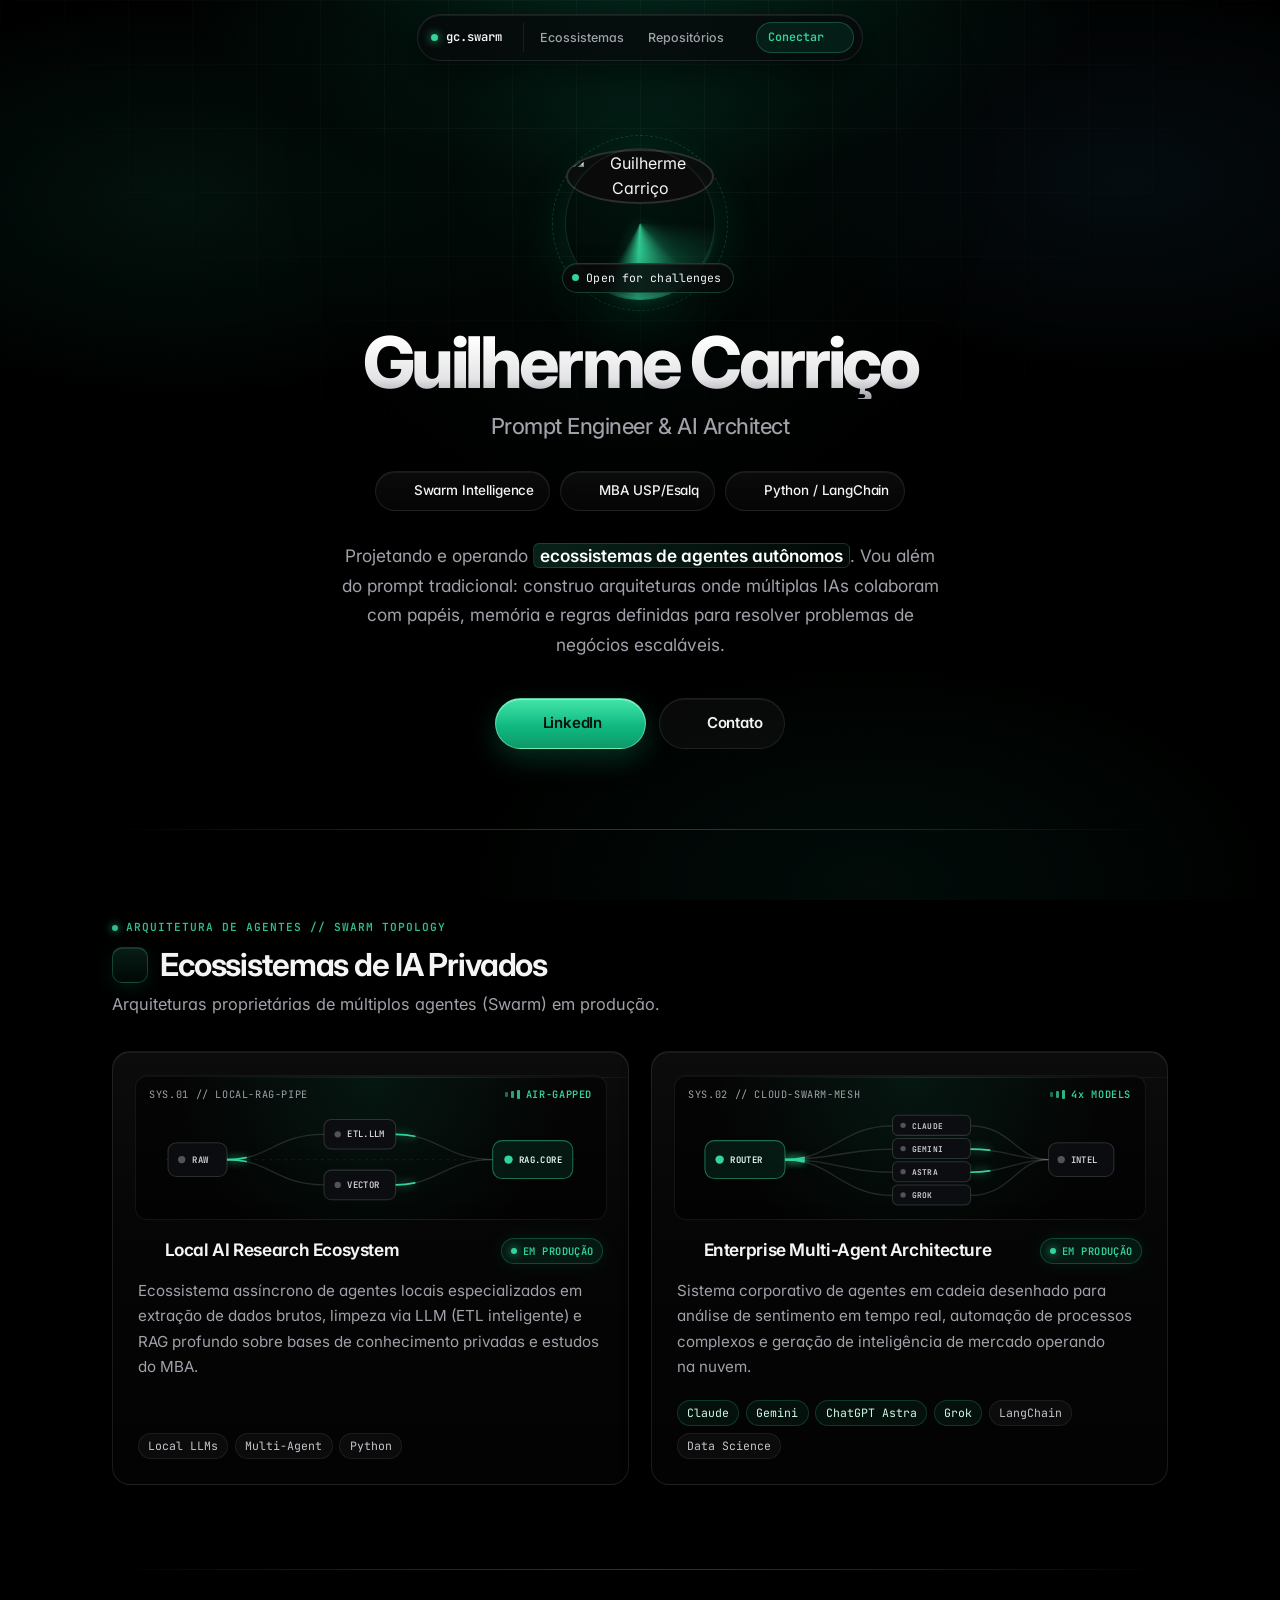
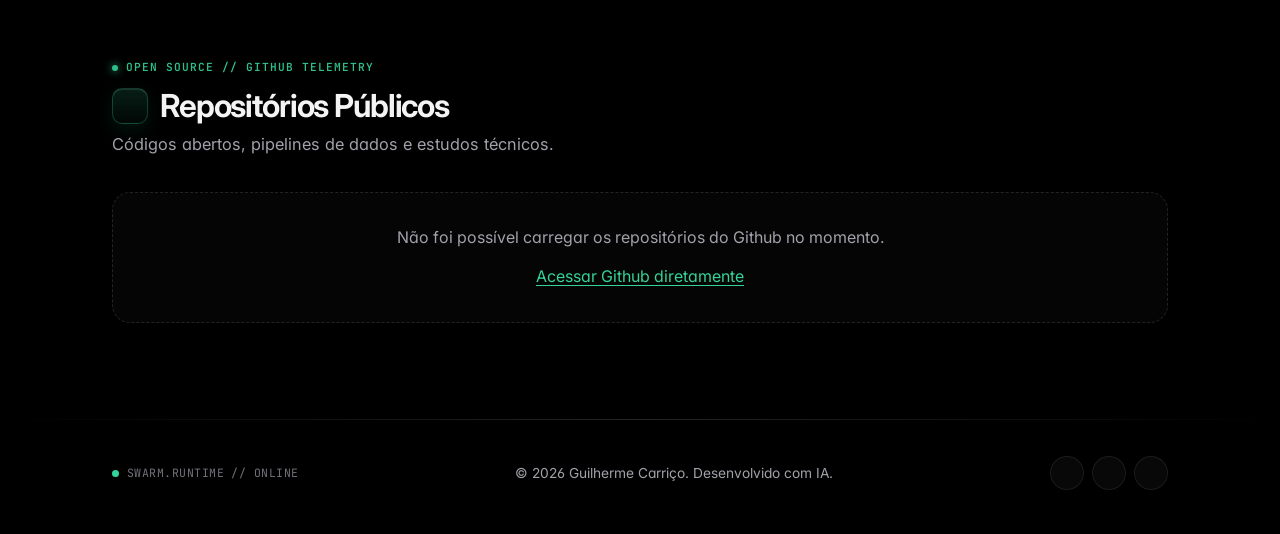
==== commit 344236b3: "Update contact email to contato@oledsmith.com.br with clipboard fallback. Point the Contato CTA and " ====
--- a/index.html
+++ b/index.html
@@ -74,8 +74,8 @@
                     <a href="https://www.linkedin.com/in/guicarrico/" target="_blank" rel="noopener noreferrer" class="btn btn-primary magnetic">
                         <span class="btn-label"><i data-lucide="linkedin"></i> LinkedIn <i data-lucide="arrow-up-right" class="btn-trail"></i></span>
                     </a>
-                    <a href="mailto:seu.email@aqui.com" class="btn btn-secondary magnetic">
-                        <span class="btn-label"><i data-lucide="mail"></i> Contato</span>
+                    <a href="mailto:contato@oledsmith.com.br" data-email="contato@oledsmith.com.br" title="contato@oledsmith.com.br" class="btn btn-secondary magnetic">
+                        <span class="btn-label"><i data-lucide="mail"></i> <span class="contact-text">Contato</span></span>
                     </a>
                 </div>
             </div>
@@ -283,6 +283,9 @@
             </div>
             <p>&copy; 2026 Guilherme Carriço. Desenvolvido com IA.</p>
             <div class="footer-links">
+                <a href="mailto:contato@oledsmith.com.br" data-email="contato@oledsmith.com.br" title="contato@oledsmith.com.br" aria-label="Enviar e-mail para contato@oledsmith.com.br">
+                    <i data-lucide="mail"></i>
+                </a>
                 <a href="https://www.linkedin.com/in/guicarrico/" target="_blank" rel="noopener noreferrer" aria-label="LinkedIn">
                     <i data-lucide="linkedin"></i>
                 </a>
--- a/style.css
+++ b/style.css
@@ -523,6 +523,12 @@
     border: 1px solid var(--border-color);
     backdrop-filter: blur(12px);
     box-shadow: inset 0 1px 0 rgba(255, 255, 255, 0.06);
+}
+
+.btn-secondary.is-copied {
+    border-color: rgba(52, 211, 153, 0.48);
+    color: var(--accent-bright);
+    background: rgba(16, 185, 129, 0.1);
 }
 
 /* Sections */
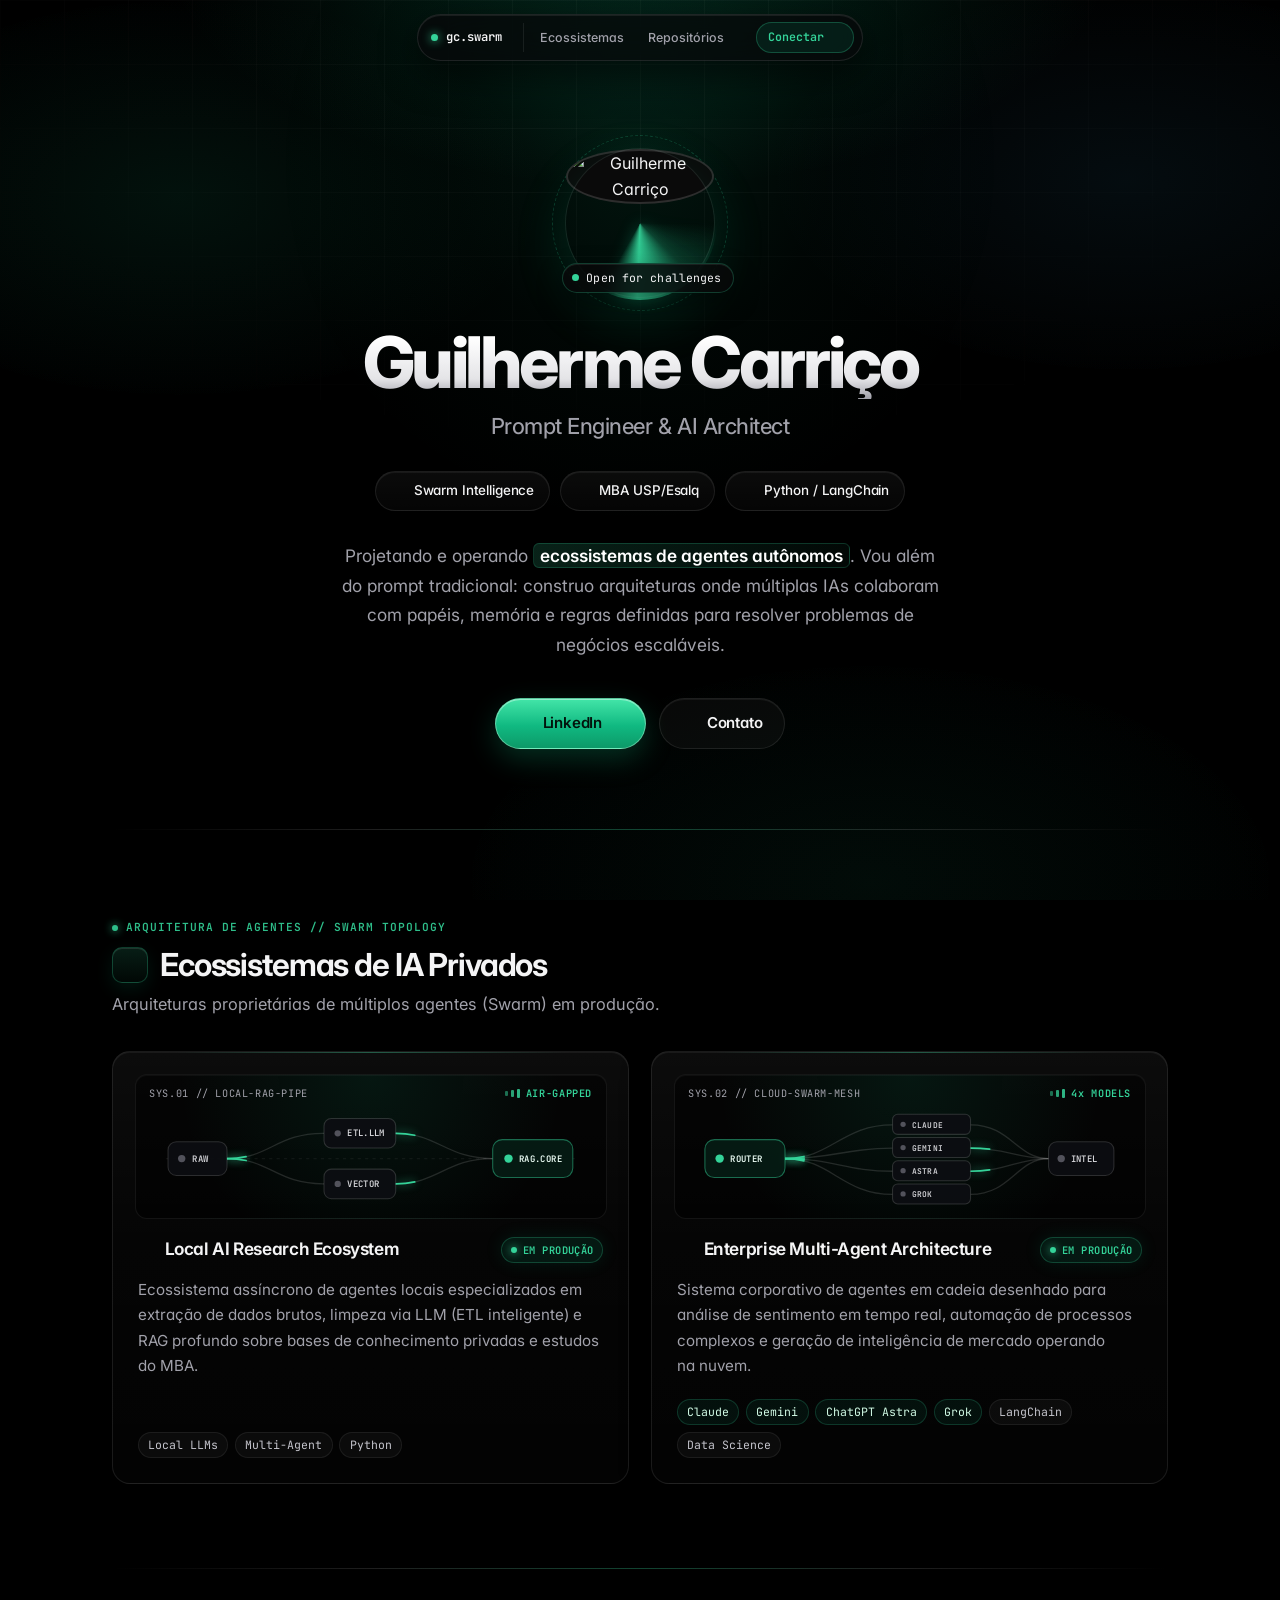
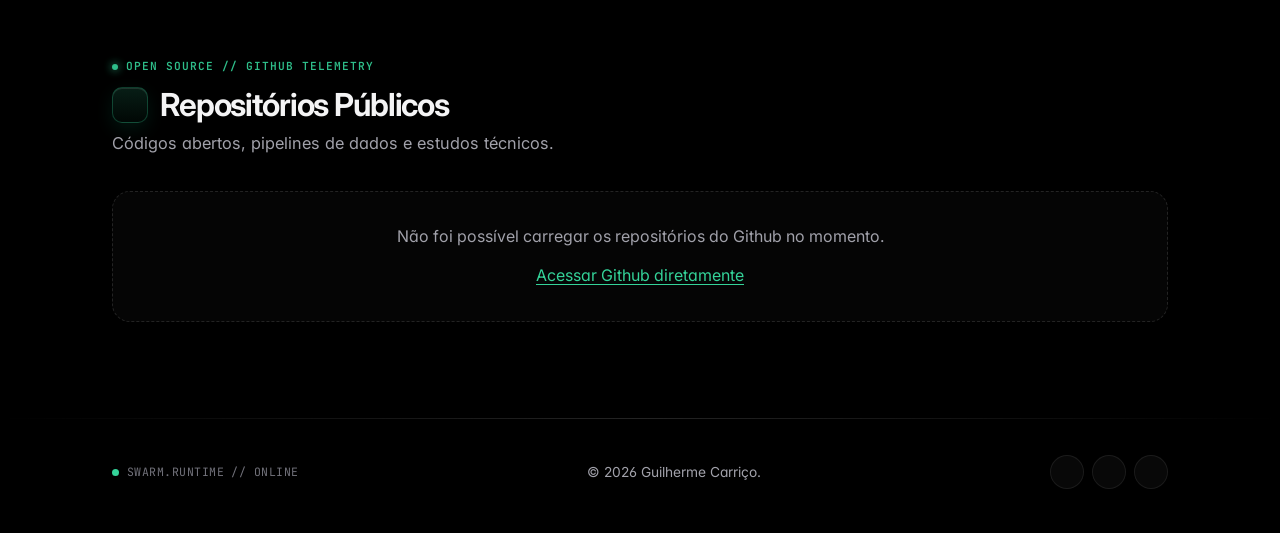
==== commit adecea12: "Fix mobile schematics and card details, drop the AI credit from the footer. Small screens get vertic" ====
--- a/index.html
+++ b/index.html
@@ -7,6 +7,17 @@
     <link rel="icon" href="data:image/svg+xml,%3Csvg xmlns='http://www.w3.org/2000/svg' viewBox='0 0 32 32'%3E%3Crect width='32' height='32' rx='8' fill='%23000000'/%3E%3Ccircle cx='16' cy='16' r='5.5' fill='%2334d399'/%3E%3C/svg%3E">
     <title>Guilherme Carriço | Prompt Engineer & AI Architect</title>
     <meta name="description" content="Prompt Engineer e pós-graduando em Data Science & IA (MBA USP). Projeta e opera ecossistemas de agentes autônomos.">
+    <link rel="canonical" href="https://guilhermecarrico.github.io/">
+    <meta property="og:type" content="website">
+    <meta property="og:locale" content="pt_BR">
+    <meta property="og:url" content="https://guilhermecarrico.github.io/">
+    <meta property="og:title" content="Guilherme Carriço | Prompt Engineer & AI Architect">
+    <meta property="og:description" content="Prompt Engineer e pós-graduando em Data Science & IA (MBA USP). Projeta e opera ecossistemas de agentes autônomos.">
+    <meta property="og:image" content="https://github.com/guilhermecarrico.png">
+    <meta name="twitter:card" content="summary">
+    <meta name="twitter:title" content="Guilherme Carriço | Prompt Engineer & AI Architect">
+    <meta name="twitter:description" content="Prompt Engineer e pós-graduando em Data Science & IA (MBA USP). Projeta e opera ecossistemas de agentes autônomos.">
+    <meta name="twitter:image" content="https://github.com/guilhermecarrico.png">
     <script>document.documentElement.classList.add("js");</script>
 
     <!-- Google Fonts -->
@@ -75,7 +86,7 @@
                         <span class="btn-label"><i data-lucide="linkedin"></i> LinkedIn <i data-lucide="arrow-up-right" class="btn-trail"></i></span>
                     </a>
                     <a href="mailto:contato@oledsmith.com.br" data-email="contato@oledsmith.com.br" title="contato@oledsmith.com.br" class="btn btn-secondary magnetic">
-                        <span class="btn-label"><i data-lucide="mail"></i> <span class="contact-text">Contato</span></span>
+                        <span class="btn-label"><i data-lucide="mail"></i> Contato</span>
                     </a>
                 </div>
             </div>
@@ -104,12 +115,39 @@
                 <article class="card glass card-ecosystem reveal" style="--i: 1">
                     <div class="card-beam" aria-hidden="true"></div>
 
-                    <div class="swarm- schematic-local" aria-hidden="true">
+                    <div class="schematic schematic-local" aria-hidden="true">
                         <div class="schematic-meta">
                             <span class="schematic-code">SYS.01 // LOCAL-RAG-PIPE</span>
                             <span class="schematic-signal"><span class="signal-bar"></span><span class="signal-bar"></span><span class="signal-bar"></span> AIR-GAPPED</span>
                         </div>
-                        <svg class="swarm-svg" viewBox="0 0 420 96" fill="none" xmlns="http://www.w3.org/2000/svg">
+                        <svg class="swarm-svg swarm-svg--compact" viewBox="0 0 300 150" fill="none" xmlns="http://www.w3.org/2000/svg">
+                            <path d="M150 30 C150 48, 85 44, 85 62" class="trace-line" />
+                            <path d="M150 30 C150 48, 215 44, 215 62" class="trace-line" />
+                            <path d="M85 88 C85 106, 150 102, 150 120" class="trace-line" />
+                            <path d="M215 88 C215 106, 150 102, 150 120" class="trace-line" />
+
+                            <path d="M150 30 C150 48, 85 44, 85 62" class="trace-pulse trace-pulse--short pulse-1" />
+                            <path d="M150 30 C150 48, 215 44, 215 62" class="trace-pulse trace-pulse--short pulse-2" />
+                            <path d="M85 88 C85 106, 150 102, 150 120" class="trace-pulse trace-pulse--short pulse-3" />
+                            <path d="M215 88 C215 106, 150 102, 150 120" class="trace-pulse trace-pulse--short pulse-1" />
+
+                            <rect x="110" y="2" width="80" height="28" rx="8" class="node-box" />
+                            <circle cx="125" cy="16" r="3.5" class="node-led" />
+                            <text x="136" y="20" class="node-label node-label-lg">RAW</text>
+
+                            <rect x="30" y="62" width="110" height="26" rx="7" class="node-box" />
+                            <circle cx="45" cy="75" r="3" class="node-led" />
+                            <text x="55" y="79" class="node-label node-label-lg">ETL.LLM</text>
+
+                            <rect x="160" y="62" width="110" height="26" rx="7" class="node-box" />
+                            <circle cx="175" cy="75" r="3" class="node-led" />
+                            <text x="185" y="79" class="node-label node-label-lg">VECTOR</text>
+
+                            <rect x="95" y="120" width="110" height="28" rx="8" class="node-box node-box-core" />
+                            <circle cx="111" cy="134" r="4" class="node-led node-led-core" />
+                            <text x="122" y="138" class="node-label node-label-lg node-label-core">RAG.CORE</text>
+                        </svg>
+                        <svg class="swarm-svg swarm-svg--wide" viewBox="0 0 420 96" fill="none" xmlns="http://www.w3.org/2000/svg">
                             <!-- Grid lines -->
                             <line x1="16" y1="48" x2="404" y2="48" class="trace-bg" />
                             <path d="M74 48 C115 48, 120 24, 166 24" class="trace-line" />
@@ -169,12 +207,53 @@
                 <article class="card glass card-ecosystem reveal" style="--i: 2">
                     <div class="card-beam" aria-hidden="true"></div>
 
-                    <div class="swarm- schematic-enterprise" aria-hidden="true">
+                    <div class="schematic schematic-enterprise" aria-hidden="true">
                         <div class="schematic-meta">
                             <span class="schematic-code">SYS.02 // CLOUD-SWARM-MESH</span>
                             <span class="schematic-signal"><span class="signal-bar"></span><span class="signal-bar"></span><span class="signal-bar"></span> 4x MODELS</span>
                         </div>
-                        <svg class="swarm-svg" viewBox="0 0 420 96" fill="none" xmlns="http://www.w3.org/2000/svg">
+                        <svg class="swarm-svg swarm-svg--compact" viewBox="0 0 300 150" fill="none" xmlns="http://www.w3.org/2000/svg">
+                            <path d="M150 30 C150 48, 39 44, 39 62" class="trace-line" />
+                            <path d="M150 30 C150 48, 113 44, 113 62" class="trace-line" />
+                            <path d="M150 30 C150 48, 187 44, 187 62" class="trace-line" />
+                            <path d="M150 30 C150 48, 261 44, 261 62" class="trace-line" />
+                            <path d="M39 88 C39 106, 150 102, 150 120" class="trace-line" />
+                            <path d="M113 88 C113 106, 150 102, 150 120" class="trace-line" />
+                            <path d="M187 88 C187 106, 150 102, 150 120" class="trace-line" />
+                            <path d="M261 88 C261 106, 150 102, 150 120" class="trace-line" />
+
+                            <path d="M150 30 C150 48, 39 44, 39 62" class="trace-pulse trace-pulse--short pulse-1" />
+                            <path d="M150 30 C150 48, 113 44, 113 62" class="trace-pulse trace-pulse--short pulse-2" />
+                            <path d="M150 30 C150 48, 187 44, 187 62" class="trace-pulse trace-pulse--short pulse-3" />
+                            <path d="M150 30 C150 48, 261 44, 261 62" class="trace-pulse trace-pulse--short pulse-1" />
+                            <path d="M113 88 C113 106, 150 102, 150 120" class="trace-pulse trace-pulse--short pulse-3" />
+                            <path d="M187 88 C187 106, 150 102, 150 120" class="trace-pulse trace-pulse--short pulse-2" />
+
+                            <rect x="105" y="2" width="90" height="28" rx="8" class="node-box node-box-core" />
+                            <circle cx="120" cy="16" r="4" class="node-led node-led-core" />
+                            <text x="131" y="20" class="node-label node-label-lg node-label-core">ROUTER</text>
+
+                            <rect x="6" y="62" width="66" height="26" rx="7" class="node-box" />
+                            <circle cx="16" cy="75" r="2.5" class="node-led" />
+                            <text x="23" y="79" class="node-label node-label-md">CLAUDE</text>
+
+                            <rect x="80" y="62" width="66" height="26" rx="7" class="node-box" />
+                            <circle cx="90" cy="75" r="2.5" class="node-led" />
+                            <text x="97" y="79" class="node-label node-label-md">GEMINI</text>
+
+                            <rect x="154" y="62" width="66" height="26" rx="7" class="node-box" />
+                            <circle cx="164" cy="75" r="2.5" class="node-led" />
+                            <text x="171" y="79" class="node-label node-label-md">ASTRA</text>
+
+                            <rect x="228" y="62" width="66" height="26" rx="7" class="node-box" />
+                            <circle cx="238" cy="75" r="2.5" class="node-led" />
+                            <text x="245" y="79" class="node-label node-label-md">GROK</text>
+
+                            <rect x="105" y="120" width="90" height="28" rx="8" class="node-box" />
+                            <circle cx="120" cy="134" r="3.5" class="node-led" />
+                            <text x="131" y="138" class="node-label node-label-lg">INTEL</text>
+                        </svg>
+                        <svg class="swarm-svg swarm-svg--wide" viewBox="0 0 420 96" fill="none" xmlns="http://www.w3.org/2000/svg">
                             <!-- Orchestrator routing traces -->
                             <path d="M92 48 C136 48, 146 16, 194 16" class="trace-line" />
                             <path d="M92 48 C138 48, 150 38, 194 38" class="trace-line" />
@@ -281,7 +360,7 @@
                 <span class="pulse"></span>
                 <span>SWARM.RUNTIME // ONLINE</span>
             </div>
-            <p>&copy; 2026 Guilherme Carriço. Desenvolvido com IA.</p>
+            <p>&copy; 2026 Guilherme Carriço.</p>
             <div class="footer-links">
                 <a href="mailto:contato@oledsmith.com.br" data-email="contato@oledsmith.com.br" title="contato@oledsmith.com.br" aria-label="Enviar e-mail para contato@oledsmith.com.br">
                     <i data-lucide="mail"></i>
--- a/style.css
+++ b/style.css
@@ -523,12 +523,6 @@
     border: 1px solid var(--border-color);
     backdrop-filter: blur(12px);
     box-shadow: inset 0 1px 0 rgba(255, 255, 255, 0.06);
-}
-
-.btn-secondary.is-copied {
-    border-color: rgba(52, 211, 153, 0.48);
-    color: var(--accent-bright);
-    background: rgba(16, 185, 129, 0.1);
 }
 
 /* Sections */
@@ -711,13 +705,13 @@
     z-index: 0;
 }
 
-.card > * {
+.card > :not(.card-beam) {
     position: relative;
     z-index: 1;
 }
 
 /* Swarm Topology Schematic Header */
-.swarm- {
+.schematic {
     margin: -0.2rem -0.2rem 1.15rem;
     padding: 0.7rem 0.85rem 0.55rem;
     border-radius: 12px;
@@ -742,6 +736,10 @@
 
 .schematic-code {
     color: #a1a1aa;
+    min-width: 0;
+    overflow: hidden;
+    text-overflow: ellipsis;
+    white-space: nowrap;
 }
 
 .schematic-signal {
@@ -750,6 +748,8 @@
     gap: 3px;
     color: var(--accent-bright);
     font-weight: 600;
+    flex-shrink: 0;
+    white-space: nowrap;
 }
 
 .signal-bar {
@@ -769,6 +769,10 @@
     height: auto;
     display: block;
     overflow: visible;
+}
+
+.swarm-svg--compact {
+    display: none;
 }
 
 .trace-bg {
@@ -791,6 +795,12 @@
     stroke-dashoffset: 178;
     animation: trace-flow 3.6s linear infinite;
     filter: drop-shadow(0 0 4px rgba(52, 211, 153, 0.75));
+}
+
+.trace-pulse--short {
+    stroke-dasharray: 14 96;
+    stroke-dashoffset: 110;
+    animation-duration: 2.6s;
 }
 
 .pulse-2 { animation-delay: -1.2s; }
@@ -912,7 +922,9 @@
     margin-top: auto;
 }
 
-.tags span {
+.tags > span {
+    display: inline-flex;
+    align-items: center;
     font-size: 0.72rem;
     font-family: var(--font-mono);
     line-height: 1.35;
@@ -925,7 +937,7 @@
     transition: color 0.25s ease, border-color 0.25s ease, background 0.25s ease, transform 0.25s var(--ease);
 }
 
-.tags span.tag-model {
+.tags > span.tag-model {
     color: #d1fae5;
     background: rgba(16, 185, 129, 0.075);
     border-color: rgba(52, 211, 153, 0.2);
@@ -1199,14 +1211,14 @@
         opacity: 1;
     }
 
-    .card:hover .tags span,
-    .card:focus-visible .tags span {
+    .card:hover .tags > span,
+    .card:focus-visible .tags > span {
         border-color: rgba(52, 211, 153, 0.24);
         color: #f4f4f5;
     }
 
-    .card:hover .tags span.tag-model,
-    .card:focus-visible .tags span.tag-model {
+    .card:hover .tags > span.tag-model,
+    .card:focus-visible .tags > span.tag-model {
         background: rgba(16, 185, 129, 0.14);
         border-color: rgba(52, 211, 153, 0.42);
         color: #ecfdf5;
@@ -1233,11 +1245,64 @@
 }
 
 .card:active {
-    transform: translateY(-1px) scale(0.992);
+    scale: 0.992;
 }
 
 .btn:active {
     transform: translateY(0) scale(0.98);
+}
+
+.top-nav-link.is-active {
+    color: var(--text-main);
+    background: rgba(52, 211, 153, 0.1);
+    box-shadow: inset 0 0 0 1px rgba(52, 211, 153, 0.22);
+}
+
+.toast {
+    position: fixed;
+    left: 50%;
+    bottom: max(1.25rem, env(safe-area-inset-bottom));
+    z-index: 50;
+    display: inline-flex;
+    align-items: center;
+    gap: 0.55rem;
+    max-width: calc(100vw - 2rem);
+    padding: 0.62rem 0.95rem 0.62rem 0.75rem;
+    border-radius: 999px;
+    background: rgba(8, 10, 12, 0.88);
+    border: 1px solid rgba(52, 211, 153, 0.32);
+    color: var(--text-main);
+    font-size: 0.84rem;
+    font-weight: 500;
+    backdrop-filter: blur(16px);
+    -webkit-backdrop-filter: blur(16px);
+    box-shadow: 0 18px 40px rgba(0, 0, 0, 0.55), inset 0 1px 0 rgba(255, 255, 255, 0.08);
+    opacity: 0;
+    translate: -50% 12px;
+    pointer-events: none;
+    transition: opacity 0.35s var(--ease), translate 0.45s var(--ease);
+}
+
+.toast.is-visible {
+    opacity: 1;
+    translate: -50% 0;
+}
+
+.toast svg,
+.toast i {
+    width: 16px;
+    height: 16px;
+    color: var(--accent-bright);
+    flex-shrink: 0;
+}
+
+.toast-email {
+    font-family: var(--font-mono);
+    font-size: 0.78rem;
+    color: var(--accent-bright);
+    overflow: hidden;
+    text-overflow: ellipsis;
+    white-space: nowrap;
 }
 
 /* Responsiveness */
@@ -1285,6 +1350,34 @@
         flex-direction: column;
         justify-content: center;
         text-align: center;
+    }
+}
+
+@media (max-width: 560px) {
+    .swarm-svg--wide {
+        display: none;
+    }
+
+    .swarm-svg--compact {
+        display: block;
+    }
+
+    .schematic {
+        padding: 0.65rem 0.7rem 0.6rem;
+    }
+
+    .schematic-meta {
+        font-size: 0.6rem;
+        letter-spacing: 0.03em;
+        margin-bottom: 0.55rem;
+    }
+
+    .node-label-md {
+        font-size: 11px;
+    }
+
+    .node-label-lg {
+        font-size: 12px;
     }
 }
 
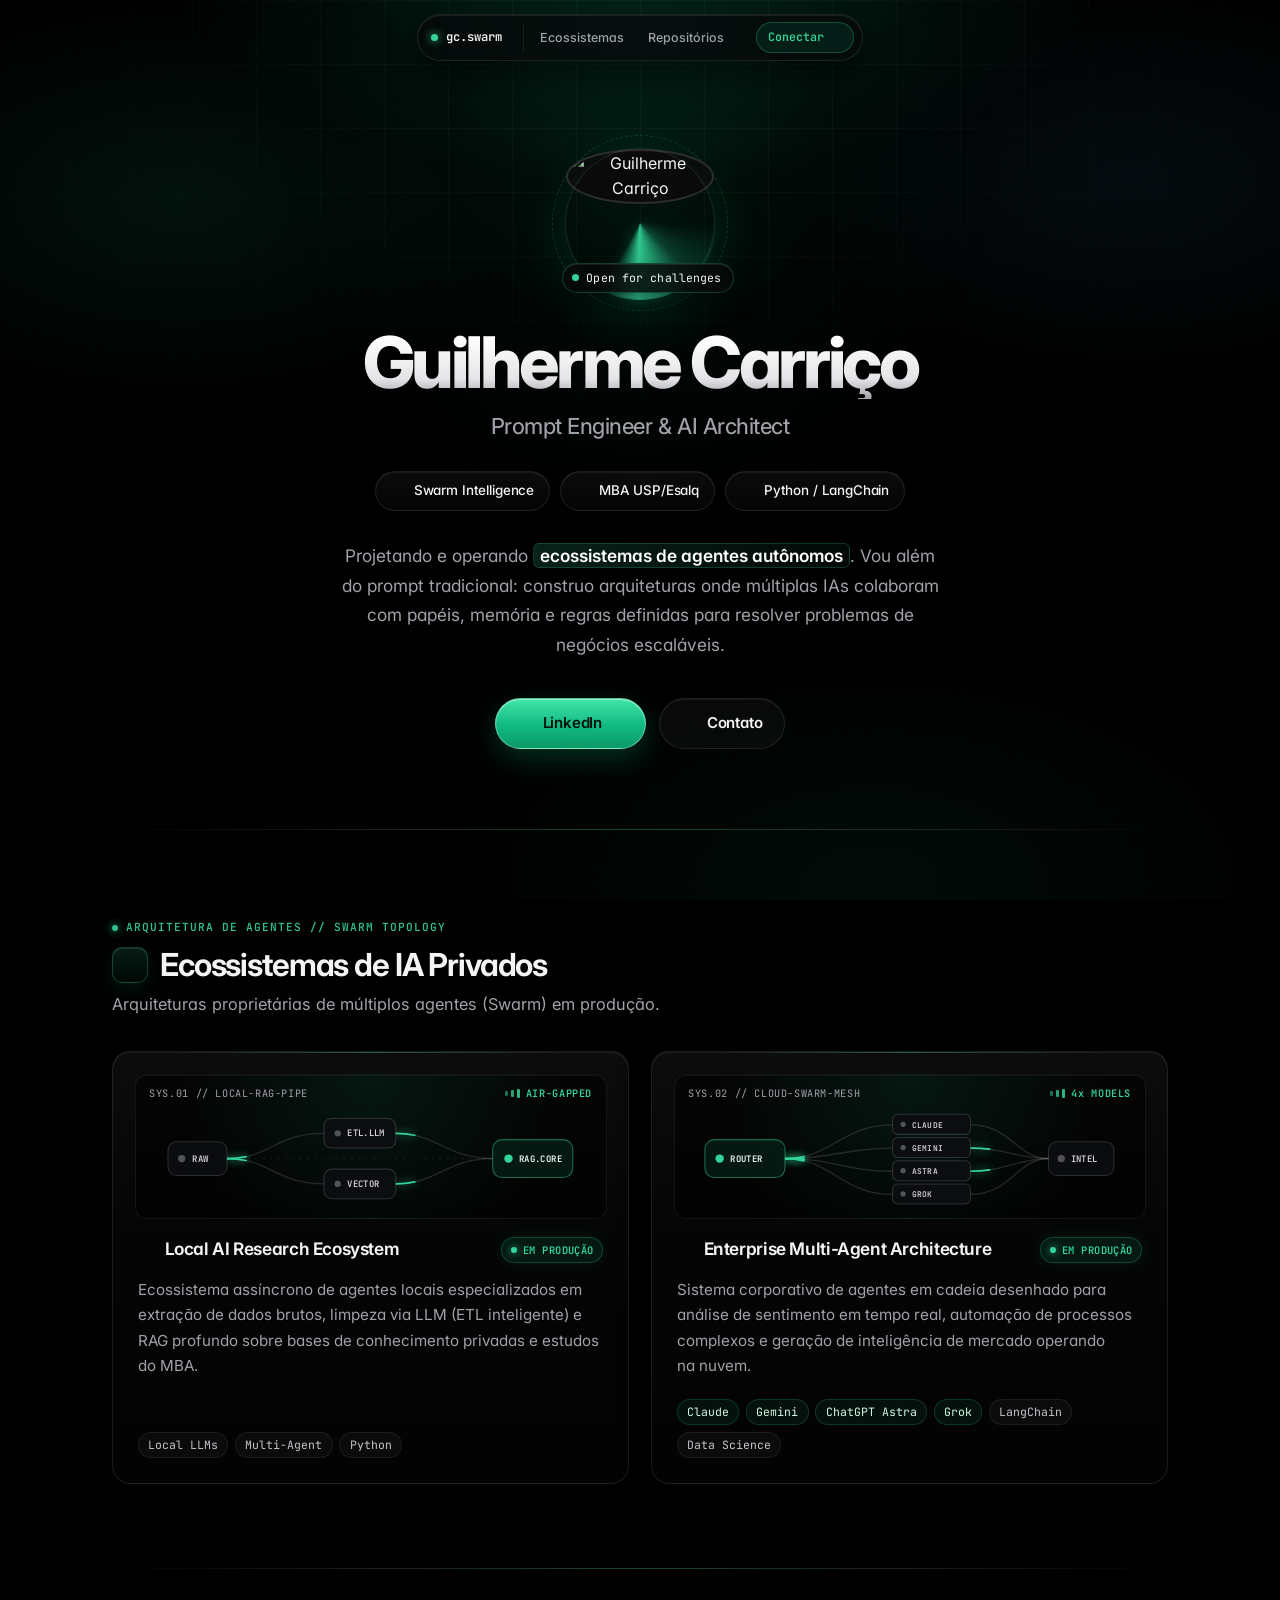
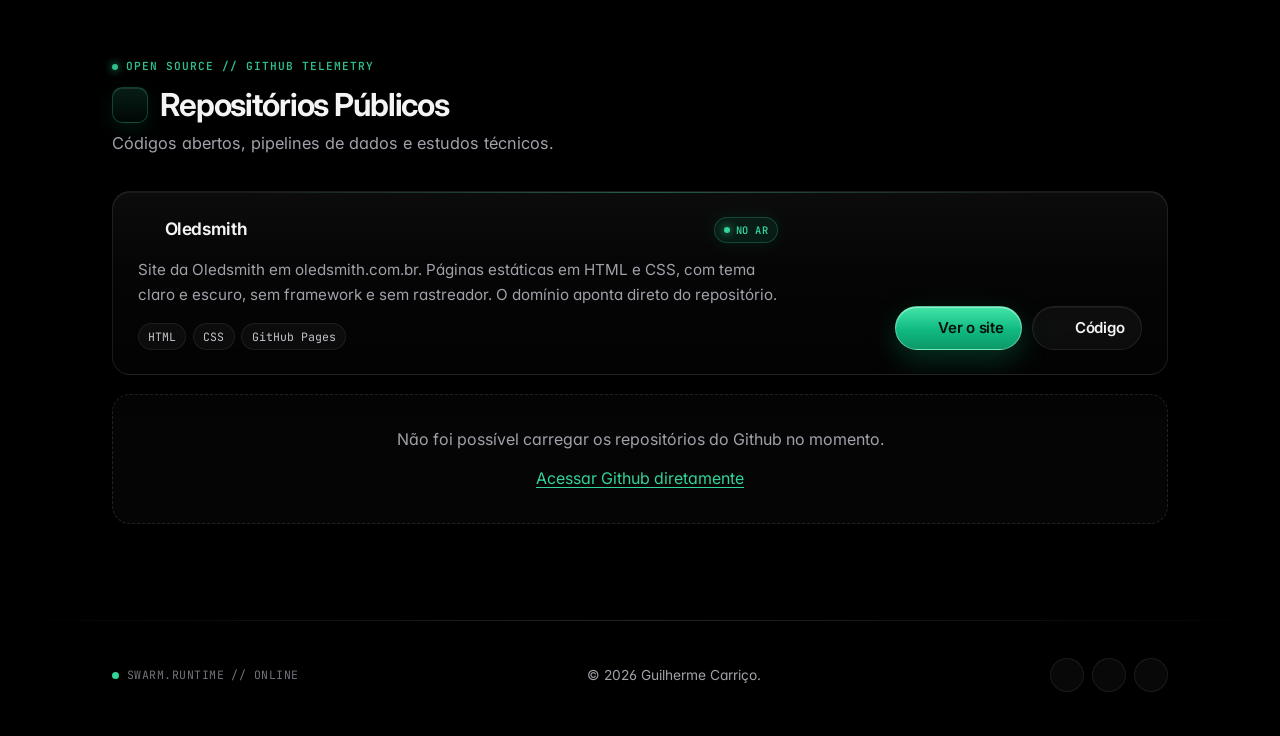
==== commit ee318316: "Feature the live Oledsmith site ahead of the repository list. The company site is a production stati" ====
--- a/index.html
+++ b/index.html
@@ -343,6 +343,30 @@
                 <p class="section-subtitle">Códigos abertos, pipelines de dados e estudos técnicos.</p>
             </div>
 
+            <div class="grid featured-grid">
+                <article class="card glass featured-project reveal">
+                    <div class="card-beam" aria-hidden="true"></div>
+                    <div class="card-header">
+                        <h3><i data-lucide="globe"></i> Oledsmith</h3>
+                        <span class="status-tag live">No ar</span>
+                    </div>
+                    <p>Site da Oledsmith em oledsmith.com.br. Páginas estáticas em HTML e CSS, com tema claro e escuro, sem framework e sem rastreador. O domínio aponta direto do repositório.</p>
+                    <div class="tags">
+                        <span>HTML</span>
+                        <span>CSS</span>
+                        <span>GitHub Pages</span>
+                    </div>
+                    <div class="featured-actions">
+                        <a href="https://oledsmith.com.br" target="_blank" rel="noopener noreferrer" class="btn btn-primary">
+                            <span class="btn-label"><i data-lucide="arrow-up-right"></i> Ver o site</span>
+                        </a>
+                        <a href="https://github.com/guilhermecarrico/oledsmith-site" target="_blank" rel="noopener noreferrer" class="btn btn-secondary">
+                            <span class="btn-label"><i data-lucide="github"></i> Código</span>
+                        </a>
+                    </div>
+                </article>
+            </div>
+
             <div id="github-repos" class="grid">
                 <!-- Injetado via JS -->
                 <div class="repos-loading">
--- a/style.css
+++ b/style.css
@@ -915,6 +915,58 @@
     text-wrap: pretty;
 }
 
+.featured-grid {
+    margin-bottom: clamp(0.85rem, 2vw, 1.15rem);
+}
+
+.featured-project .tags {
+    margin-top: 0;
+    margin-bottom: 1.15rem;
+}
+
+.featured-actions {
+    display: flex;
+    flex-wrap: wrap;
+    gap: 0.65rem;
+    margin-top: auto;
+}
+
+.featured-actions .btn {
+    min-height: 42px;
+    padding: 0.55rem 1.05rem;
+}
+
+@media (min-width: 860px) {
+    .featured-project {
+        display: grid;
+        grid-template-columns: minmax(0, 40rem) auto;
+        column-gap: 2.5rem;
+        align-items: end;
+    }
+
+    .featured-project .card-header,
+    .featured-project > p,
+    .featured-project .tags {
+        grid-column: 1;
+    }
+
+    .featured-project > p {
+        margin-bottom: 1rem;
+    }
+
+    .featured-project .tags {
+        margin-bottom: 0;
+    }
+
+    .featured-actions {
+        grid-column: 2;
+        grid-row: 2 / span 2;
+        align-self: end;
+        justify-content: flex-end;
+        margin-top: 0;
+    }
+}
+
 .tags {
     display: flex;
     flex-wrap: wrap;
@@ -1342,6 +1394,11 @@
         width: 100%;
     }
 
+    .featured-actions .btn {
+        width: auto;
+        flex: 1 1 9.5rem;
+    }
+
     .card-header {
         flex-wrap: wrap;
     }
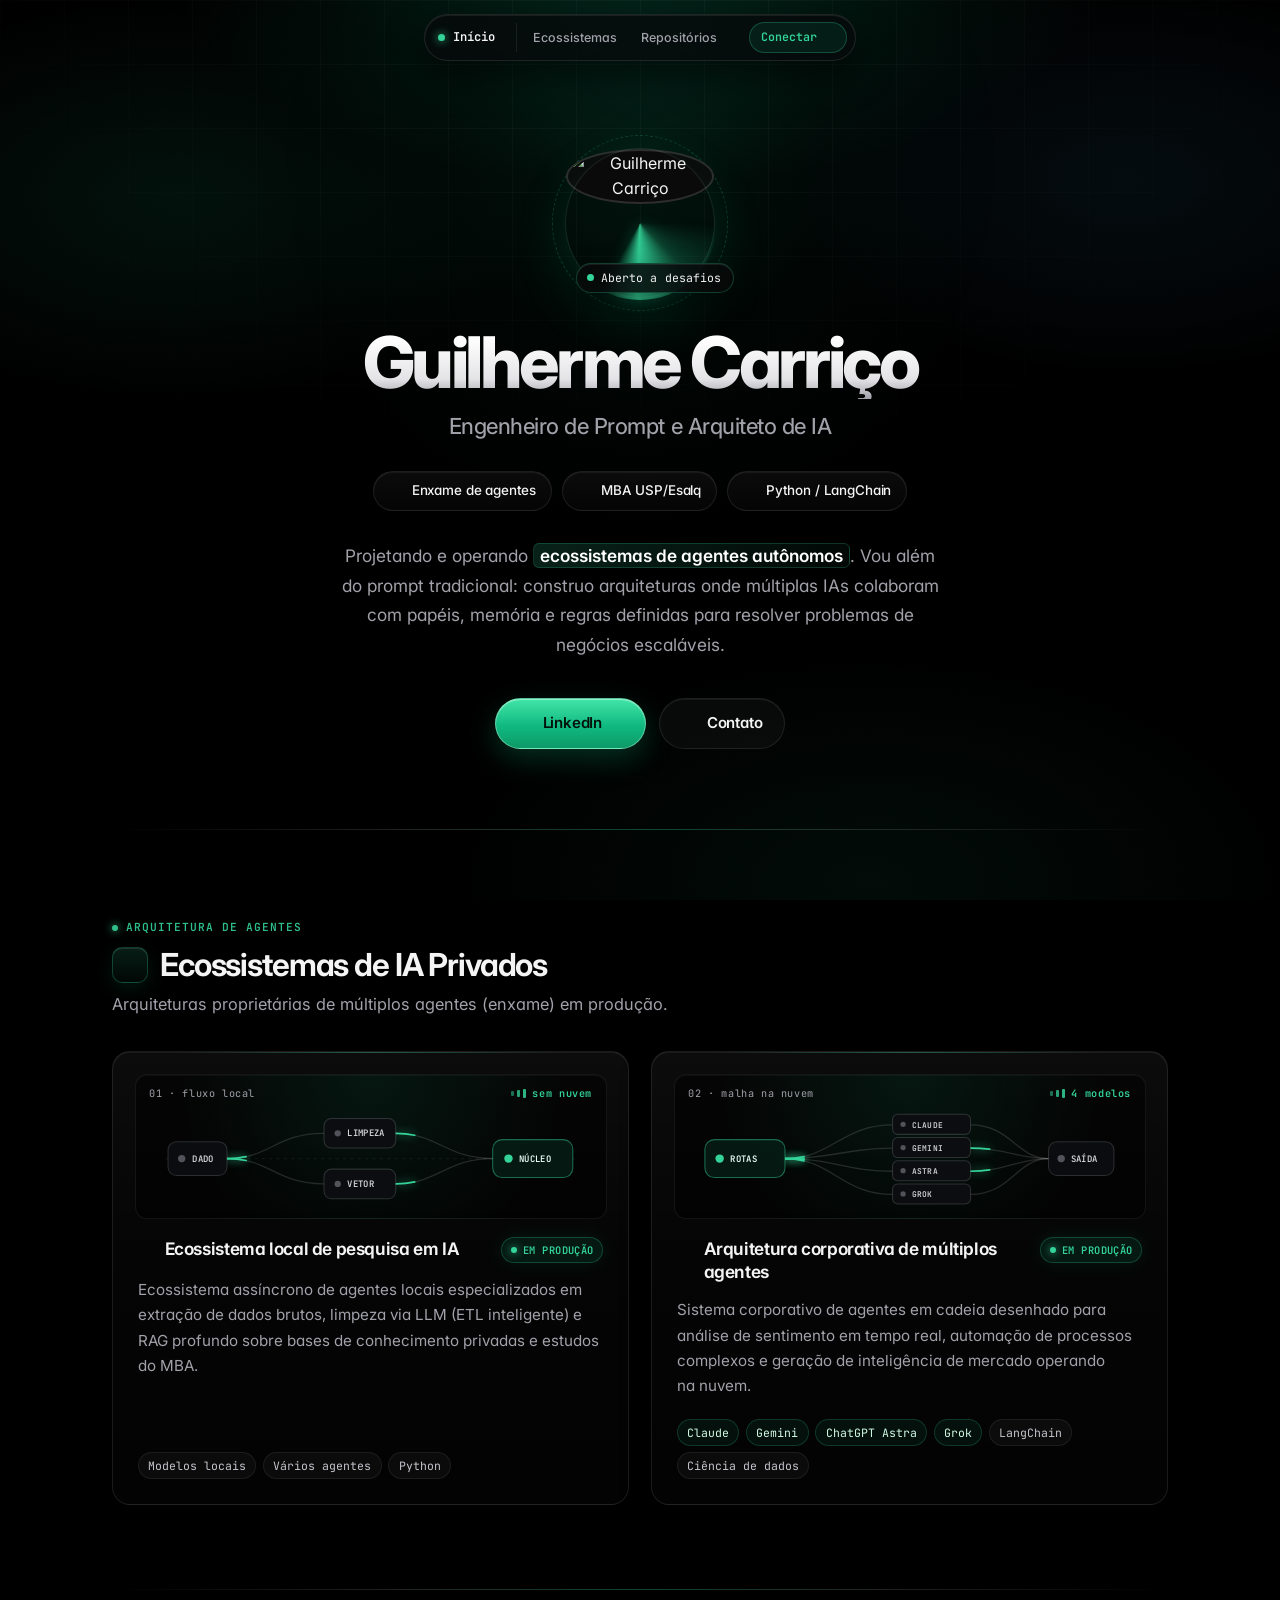
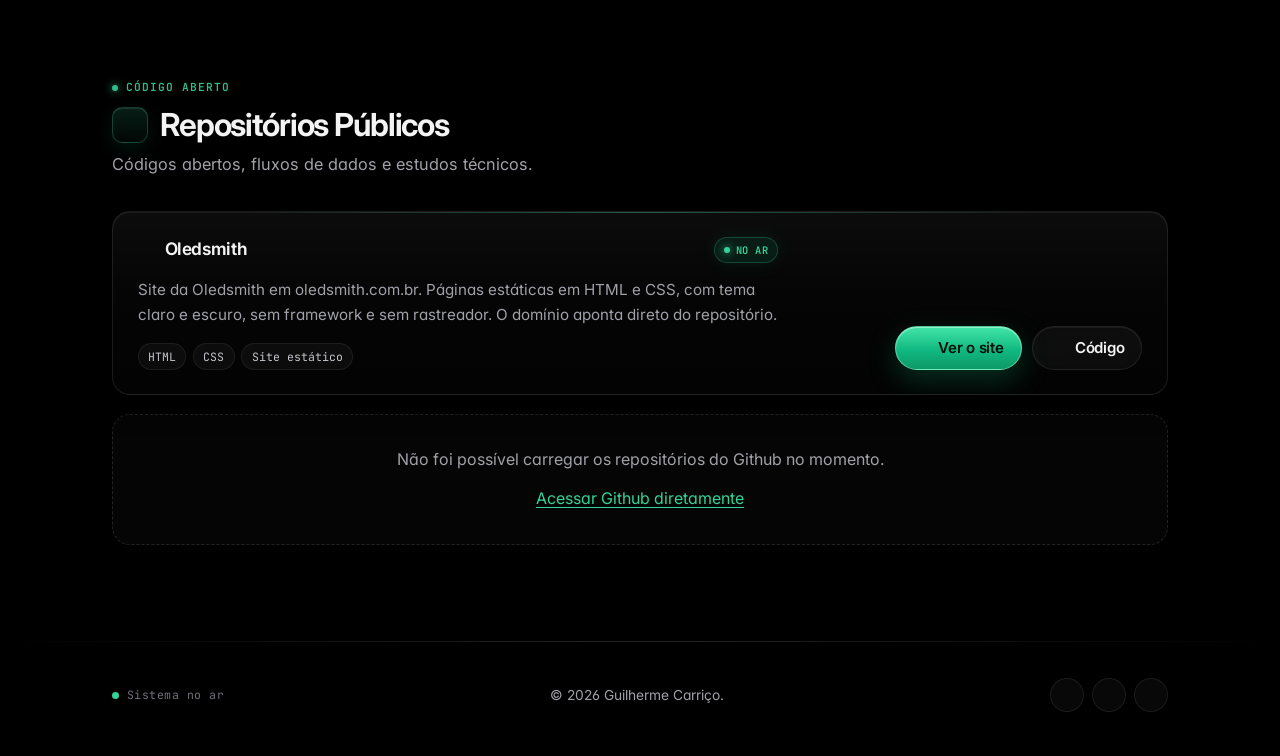
==== commit 72c24529: "Translate the interface copy into Portuguese. Titles, status, navigation, diagram labels, and reposi" ====
--- a/index.html
+++ b/index.html
@@ -5,17 +5,17 @@
     <meta name="viewport" content="width=device-width, initial-scale=1.0">
     <meta name="theme-color" content="#000000">
     <link rel="icon" href="data:image/svg+xml,%3Csvg xmlns='http://www.w3.org/2000/svg' viewBox='0 0 32 32'%3E%3Crect width='32' height='32' rx='8' fill='%23000000'/%3E%3Ccircle cx='16' cy='16' r='5.5' fill='%2334d399'/%3E%3C/svg%3E">
-    <title>Guilherme Carriço | Prompt Engineer & AI Architect</title>
+    <title>Guilherme Carriço | Engenheiro de Prompt e Arquiteto de IA</title>
     <meta name="description" content="Prompt Engineer e pós-graduando em Data Science & IA (MBA USP). Projeta e opera ecossistemas de agentes autônomos.">
     <link rel="canonical" href="https://guilhermecarrico.github.io/">
     <meta property="og:type" content="website">
     <meta property="og:locale" content="pt_BR">
     <meta property="og:url" content="https://guilhermecarrico.github.io/">
-    <meta property="og:title" content="Guilherme Carriço | Prompt Engineer & AI Architect">
+    <meta property="og:title" content="Guilherme Carriço | Engenheiro de Prompt e Arquiteto de IA">
     <meta property="og:description" content="Prompt Engineer e pós-graduando em Data Science & IA (MBA USP). Projeta e opera ecossistemas de agentes autônomos.">
     <meta property="og:image" content="https://github.com/guilhermecarrico.png">
     <meta name="twitter:card" content="summary">
-    <meta name="twitter:title" content="Guilherme Carriço | Prompt Engineer & AI Architect">
+    <meta name="twitter:title" content="Guilherme Carriço | Engenheiro de Prompt e Arquiteto de IA">
     <meta name="twitter:description" content="Prompt Engineer e pós-graduando em Data Science & IA (MBA USP). Projeta e opera ecossistemas de agentes autônomos.">
     <meta name="twitter:image" content="https://github.com/guilhermecarrico.png">
     <script>document.documentElement.classList.add("js");</script>
@@ -42,7 +42,7 @@
         <div class="top-bar-inner glass">
             <a href="#top" class="top-brand">
                 <span class="top-brand-dot" aria-hidden="true"></span>
-                <span class="top-brand-handle">gc.swarm</span>
+                <span class="top-brand-handle">Início</span>
             </a>
             <div class="top-nav-links">
                 <a href="#ecosystems" class="top-nav-link">Ecossistemas</a>
@@ -63,14 +63,14 @@
                     <div class="avatar-frame">
                         <img src="https://github.com/guilhermecarrico.png" alt="Guilherme Carriço" class="avatar" width="148" height="148" decoding="async" fetchpriority="high">
                     </div>
-                    <div class="status-badge"><span class="pulse"></span> Open for challenges</div>
+                    <div class="status-badge"><span class="pulse"></span> Aberto a desafios</div>
                 </div>
 
                 <h1 class="name">Guilherme Carriço</h1>
-                <h2 class="title">Prompt Engineer & AI Architect</h2>
+                <h2 class="title">Engenheiro de Prompt e Arquiteto de IA</h2>
 
                 <div class="badges">
-                    <span class="badge"><i data-lucide="bot"></i> Swarm Intelligence</span>
+                    <span class="badge"><i data-lucide="bot"></i> Enxame de agentes</span>
                     <span class="badge"><i data-lucide="database"></i> MBA USP/Esalq</span>
                     <span class="badge"><i data-lucide="terminal"></i> Python / LangChain</span>
                 </div>
@@ -99,7 +99,7 @@
             <div class="section-intro reveal">
                 <div class="section-eyebrow">
                     <span class="eyebrow-dot" aria-hidden="true"></span>
-                    <span>ARQUITETURA DE AGENTES // SWARM TOPOLOGY</span>
+                    <span>Arquitetura de agentes</span>
                 </div>
                 <div class="section-header">
                     <span class="section-icon-box" aria-hidden="true">
@@ -107,7 +107,7 @@
                     </span>
                     <h2>Ecossistemas de IA Privados</h2>
                 </div>
-                <p class="section-subtitle">Arquiteturas proprietárias de múltiplos agentes (Swarm) em produção.</p>
+                <p class="section-subtitle">Arquiteturas proprietárias de múltiplos agentes (enxame) em produção.</p>
             </div>
 
             <div class="grid">
@@ -117,8 +117,8 @@
 
                     <div class="schematic schematic-local" aria-hidden="true">
                         <div class="schematic-meta">
-                            <span class="schematic-code">SYS.01 // LOCAL-RAG-PIPE</span>
-                            <span class="schematic-signal"><span class="signal-bar"></span><span class="signal-bar"></span><span class="signal-bar"></span> AIR-GAPPED</span>
+                            <span class="schematic-code">01 · fluxo local</span>
+                            <span class="schematic-signal"><span class="signal-bar"></span><span class="signal-bar"></span><span class="signal-bar"></span> sem nuvem</span>
                         </div>
                         <svg class="swarm-svg swarm-svg--compact" viewBox="0 0 300 150" fill="none" xmlns="http://www.w3.org/2000/svg">
                             <path d="M150 30 C150 48, 85 44, 85 62" class="trace-line" />
@@ -133,19 +133,19 @@
 
                             <rect x="110" y="2" width="80" height="28" rx="8" class="node-box" />
                             <circle cx="125" cy="16" r="3.5" class="node-led" />
-                            <text x="136" y="20" class="node-label node-label-lg">RAW</text>
+                            <text x="136" y="20" class="node-label node-label-lg">DADO</text>
 
                             <rect x="30" y="62" width="110" height="26" rx="7" class="node-box" />
                             <circle cx="45" cy="75" r="3" class="node-led" />
-                            <text x="55" y="79" class="node-label node-label-lg">ETL.LLM</text>
+                            <text x="55" y="79" class="node-label node-label-lg">LIMPEZA</text>
 
                             <rect x="160" y="62" width="110" height="26" rx="7" class="node-box" />
                             <circle cx="175" cy="75" r="3" class="node-led" />
-                            <text x="185" y="79" class="node-label node-label-lg">VECTOR</text>
+                            <text x="185" y="79" class="node-label node-label-lg">VETOR</text>
 
                             <rect x="95" y="120" width="110" height="28" rx="8" class="node-box node-box-core" />
                             <circle cx="111" cy="134" r="4" class="node-led node-led-core" />
-                            <text x="122" y="138" class="node-label node-label-lg node-label-core">RAG.CORE</text>
+                            <text x="122" y="138" class="node-label node-label-lg node-label-core">NÚCLEO</text>
                         </svg>
                         <svg class="swarm-svg swarm-svg--wide" viewBox="0 0 420 96" fill="none" xmlns="http://www.w3.org/2000/svg">
                             <!-- Grid lines -->
@@ -165,40 +165,40 @@
                             <g class="swarm-node">
                                 <rect x="18" y="32" width="56" height="32" rx="8" class="node-box" />
                                 <circle cx="31" cy="48" r="3.5" class="node-led" />
-                                <text x="41" y="51" class="node-label">RAW</text>
+                                <text x="41" y="51" class="node-label">DADO</text>
                             </g>
 
                             <!-- Node 2A: LLM ETL -->
                             <g class="swarm-node">
                                 <rect x="166" y="10" width="68" height="28" rx="7" class="node-box" />
                                 <circle cx="179" cy="24" r="3" class="node-led" />
-                                <text x="188" y="27" class="node-label">ETL.LLM</text>
+                                <text x="188" y="27" class="node-label">LIMPEZA</text>
                             </g>
 
                             <!-- Node 2B: Chunk / Embed -->
                             <g class="swarm-node">
                                 <rect x="166" y="58" width="68" height="28" rx="7" class="node-box" />
                                 <circle cx="179" cy="72" r="3" class="node-led" />
-                                <text x="188" y="75" class="node-label">VECTOR</text>
+                                <text x="188" y="75" class="node-label">VETOR</text>
                             </g>
 
                             <!-- Node 3: Deep RAG Core -->
                             <g class="swarm-node">
                                 <rect x="326" y="30" width="76" height="36" rx="9" class="node-box node-box-core" />
                                 <circle cx="341" cy="48" r="4" class="node-led node-led-core" />
-                                <text x="351" y="51" class="node-label node-label-core">RAG.CORE</text>
+                                <text x="351" y="51" class="node-label node-label-core">NÚCLEO</text>
                             </g>
                         </svg>
                     </div>
 
                     <div class="card-header">
-                        <h3><i data-lucide="shield"></i> Local AI Research Ecosystem</h3>
+                        <h3><i data-lucide="shield"></i> Ecossistema local de pesquisa em IA</h3>
                         <span class="status-tag live">Em Produção</span>
                     </div>
                     <p>Ecossistema assíncrono de agentes locais especializados em extração de dados brutos, limpeza via LLM (ETL inteligente) e RAG profundo sobre bases de conhecimento privadas e estudos do MBA.</p>
                     <div class="tags">
-                        <span>Local LLMs</span>
-                        <span>Multi-Agent</span>
+                        <span>Modelos locais</span>
+                        <span>Vários agentes</span>
                         <span>Python</span>
                     </div>
                 </article>
@@ -209,8 +209,8 @@
 
                     <div class="schematic schematic-enterprise" aria-hidden="true">
                         <div class="schematic-meta">
-                            <span class="schematic-code">SYS.02 // CLOUD-SWARM-MESH</span>
-                            <span class="schematic-signal"><span class="signal-bar"></span><span class="signal-bar"></span><span class="signal-bar"></span> 4x MODELS</span>
+                            <span class="schematic-code">02 · malha na nuvem</span>
+                            <span class="schematic-signal"><span class="signal-bar"></span><span class="signal-bar"></span><span class="signal-bar"></span> 4 modelos</span>
                         </div>
                         <svg class="swarm-svg swarm-svg--compact" viewBox="0 0 300 150" fill="none" xmlns="http://www.w3.org/2000/svg">
                             <path d="M150 30 C150 48, 39 44, 39 62" class="trace-line" />
@@ -231,7 +231,7 @@
 
                             <rect x="105" y="2" width="90" height="28" rx="8" class="node-box node-box-core" />
                             <circle cx="120" cy="16" r="4" class="node-led node-led-core" />
-                            <text x="131" y="20" class="node-label node-label-lg node-label-core">ROUTER</text>
+                            <text x="131" y="20" class="node-label node-label-lg node-label-core">ROTAS</text>
 
                             <rect x="6" y="62" width="66" height="26" rx="7" class="node-box" />
                             <circle cx="16" cy="75" r="2.5" class="node-led" />
@@ -251,7 +251,7 @@
 
                             <rect x="105" y="120" width="90" height="28" rx="8" class="node-box" />
                             <circle cx="120" cy="134" r="3.5" class="node-led" />
-                            <text x="131" y="138" class="node-label node-label-lg">INTEL</text>
+                            <text x="131" y="138" class="node-label node-label-lg">SAÍDA</text>
                         </svg>
                         <svg class="swarm-svg swarm-svg--wide" viewBox="0 0 420 96" fill="none" xmlns="http://www.w3.org/2000/svg">
                             <!-- Orchestrator routing traces -->
@@ -277,7 +277,7 @@
                             <g class="swarm-node">
                                 <rect x="16" y="30" width="76" height="36" rx="9" class="node-box node-box-core" />
                                 <circle cx="30" cy="48" r="4" class="node-led node-led-core" />
-                                <text x="40" y="51" class="node-label node-label-core">ROUTER</text>
+                                <text x="40" y="51" class="node-label node-label-core">ROTAS</text>
                             </g>
 
                             <!-- Model Agents -->
@@ -306,13 +306,13 @@
                             <g class="swarm-node">
                                 <rect x="342" y="32" width="62" height="32" rx="8" class="node-box" />
                                 <circle cx="354" cy="48" r="3.5" class="node-led" />
-                                <text x="363" y="51" class="node-label">INTEL</text>
+                                <text x="363" y="51" class="node-label">SAÍDA</text>
                             </g>
                         </svg>
                     </div>
 
                     <div class="card-header">
-                        <h3><i data-lucide="network"></i> Enterprise Multi-Agent Architecture</h3>
+                        <h3><i data-lucide="network"></i> Arquitetura corporativa de múltiplos agentes</h3>
                         <span class="status-tag live">Em Produção</span>
                     </div>
                     <p>Sistema corporativo de agentes em cadeia desenhado para análise de sentimento em tempo real, automação de processos complexos e geração de inteligência de mercado operando na nuvem.</p>
@@ -322,7 +322,7 @@
                         <span class="tag-model">ChatGPT Astra</span>
                         <span class="tag-model">Grok</span>
                         <span>LangChain</span>
-                        <span>Data Science</span>
+                        <span>Ciência de dados</span>
                     </div>
                 </article>
             </div>
@@ -332,7 +332,7 @@
             <div class="section-intro reveal">
                 <div class="section-eyebrow">
                     <span class="eyebrow-dot" aria-hidden="true"></span>
-                    <span>OPEN SOURCE // GITHUB TELEMETRY</span>
+                    <span>Código aberto</span>
                 </div>
                 <div class="section-header">
                     <span class="section-icon-box" aria-hidden="true">
@@ -340,7 +340,7 @@
                     </span>
                     <h2>Repositórios Públicos</h2>
                 </div>
-                <p class="section-subtitle">Códigos abertos, pipelines de dados e estudos técnicos.</p>
+                <p class="section-subtitle">Códigos abertos, fluxos de dados e estudos técnicos.</p>
             </div>
 
             <div class="grid featured-grid">
@@ -354,7 +354,7 @@
                     <div class="tags">
                         <span>HTML</span>
                         <span>CSS</span>
-                        <span>GitHub Pages</span>
+                        <span>Site estático</span>
                     </div>
                     <div class="featured-actions">
                         <a href="https://oledsmith.com.br" target="_blank" rel="noopener noreferrer" class="btn btn-primary">
@@ -382,7 +382,7 @@
         <div class="container footer-content">
             <div class="footer-status" aria-hidden="true">
                 <span class="pulse"></span>
-                <span>SWARM.RUNTIME // ONLINE</span>
+                <span>Sistema no ar</span>
             </div>
             <p>&copy; 2026 Guilherme Carriço.</p>
             <div class="footer-links">
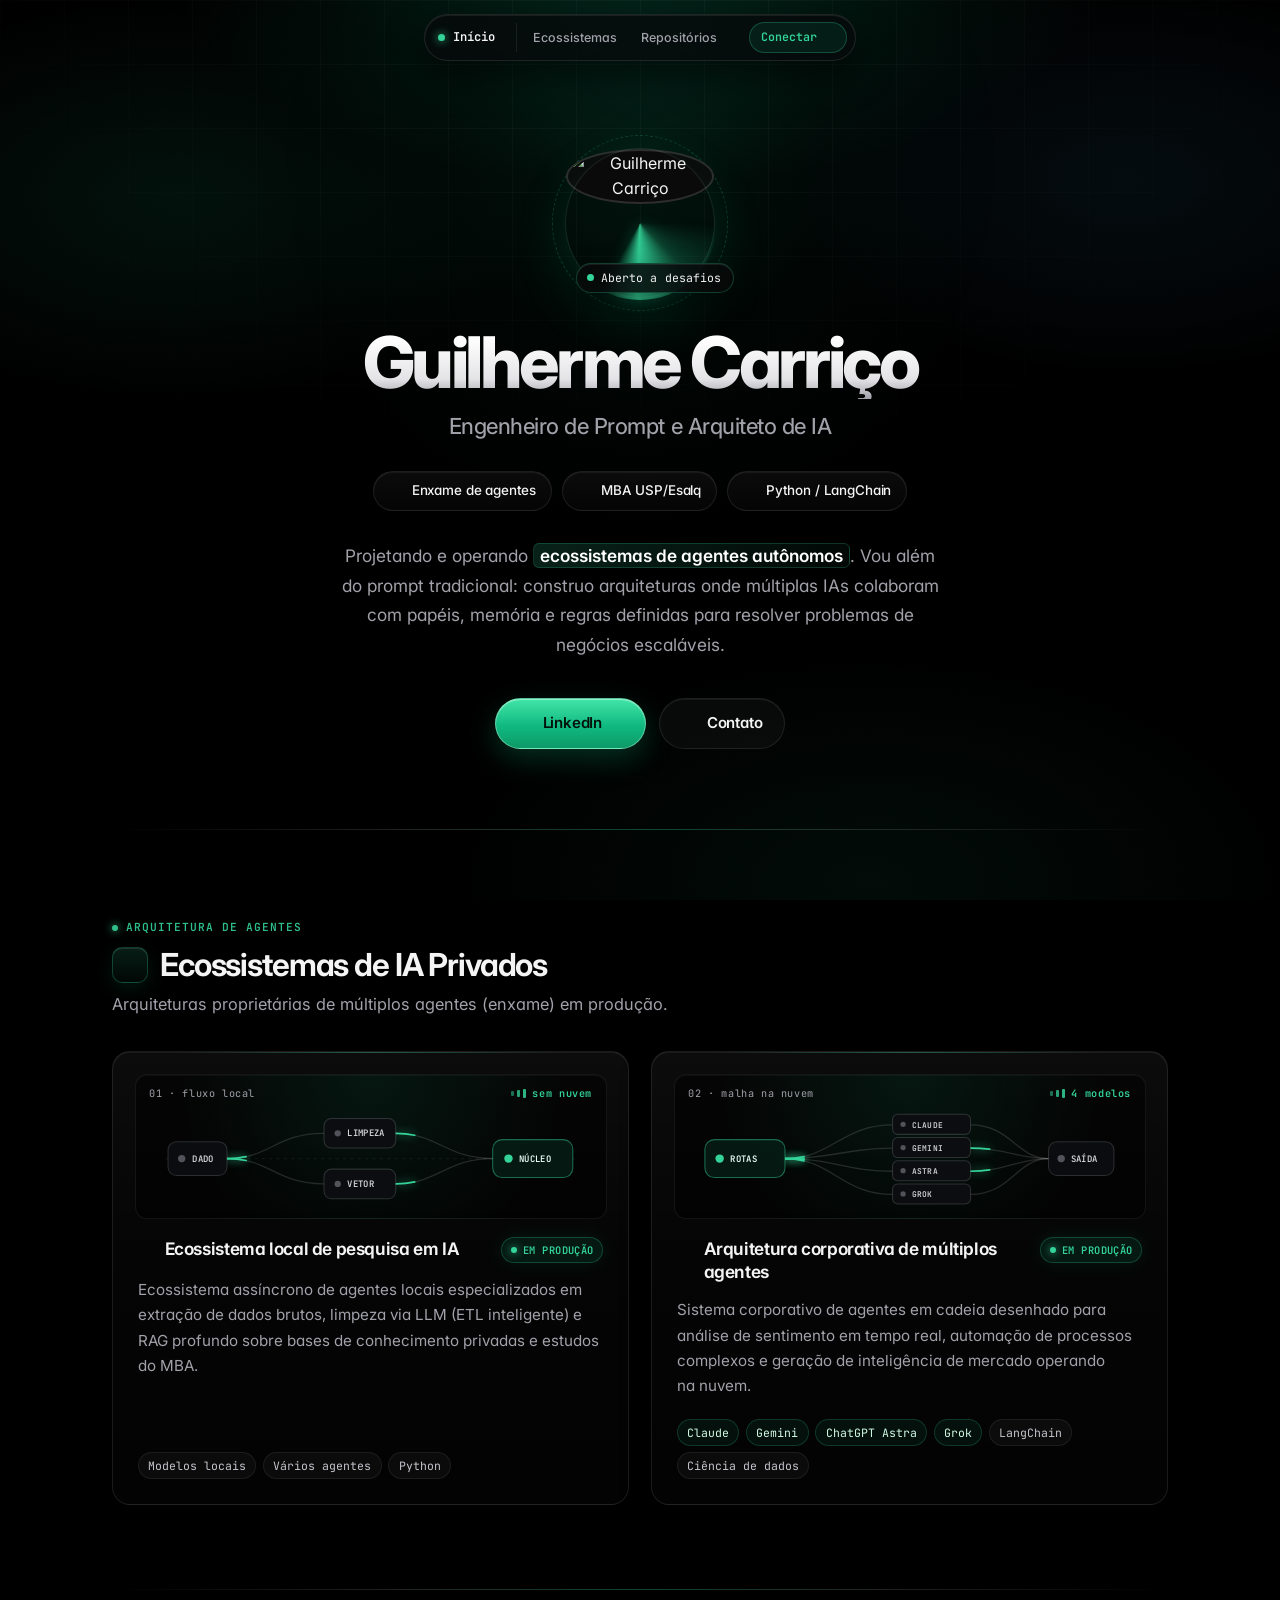
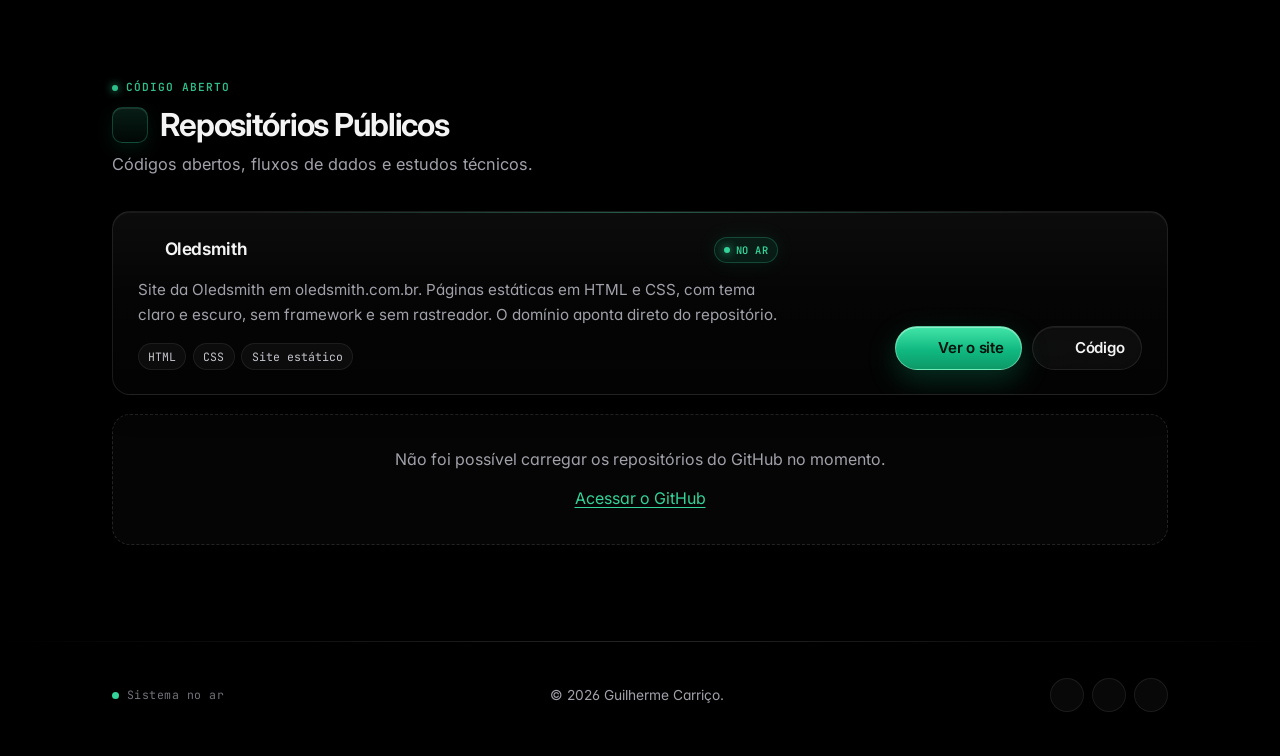
==== commit 6eecd74f: "Keep the repository list focused on showcase work. Hide the starter repository named main from the p" ====
--- a/index.html
+++ b/index.html
@@ -371,7 +371,7 @@
                 <!-- Injetado via JS -->
                 <div class="repos-loading">
                     <span class="repos-loading-mark" aria-hidden="true"></span>
-                    Buscando repositórios no Github...
+                    Buscando repositórios no GitHub...
                 </div>
             </div>
         </section>
--- a/style.css
+++ b/style.css
@@ -995,7 +995,7 @@
     border-color: rgba(52, 211, 153, 0.2);
 }
 
-/* Github API specific styles */
+/* GitHub API specific styles */
 .repo-card {
     text-decoration: none;
     color: inherit;
@@ -1103,6 +1103,20 @@
     color: var(--accent-bright);
     margin-top: 0.85rem;
     display: inline-block;
+    text-underline-offset: 3px;
+}
+
+.repos-empty {
+    grid-column: 1 / -1;
+    margin: 0.15rem 0 0;
+    color: var(--text-dim);
+    font-size: 0.92rem;
+    line-height: 1.6;
+}
+
+.repos-empty a {
+    color: var(--accent-bright);
+    margin-left: 0.45rem;
     text-underline-offset: 3px;
 }
 
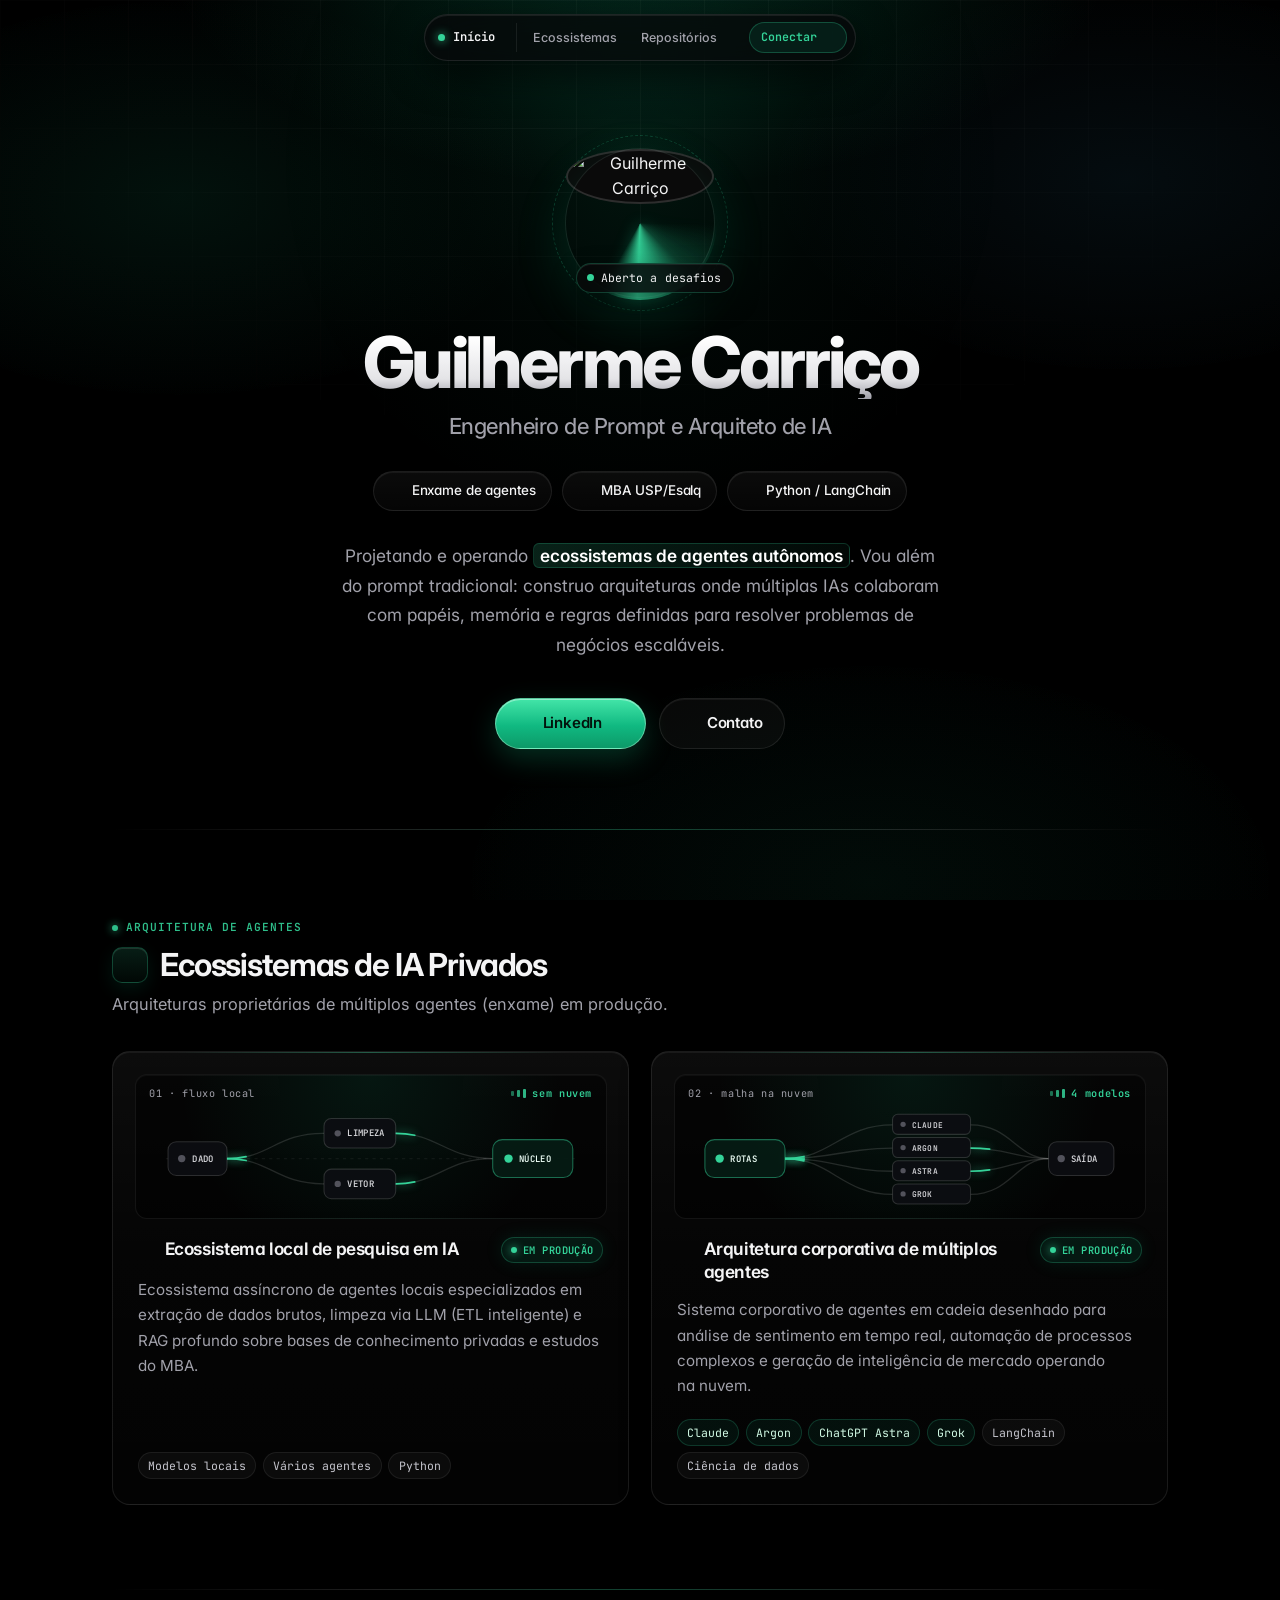
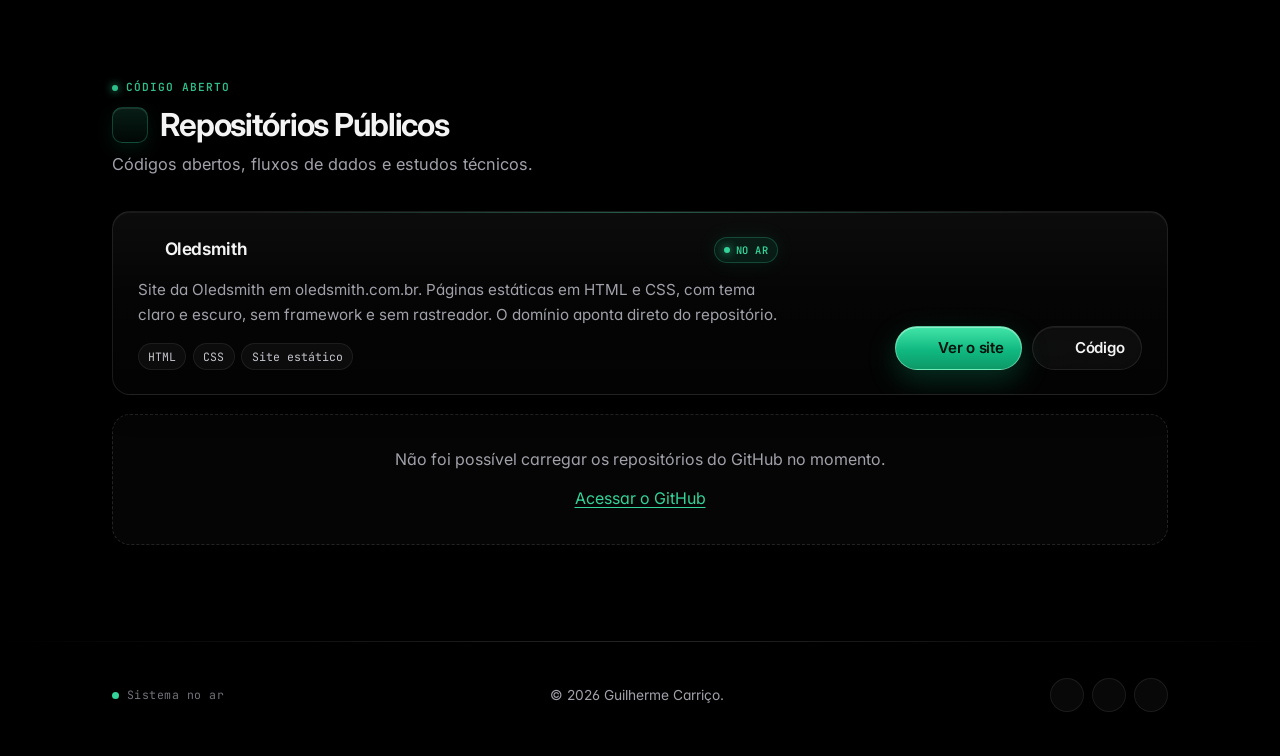
==== commit d9c0663c: "Name Argon in the cloud swarm workflow. Replace the Gemini node and model tag on the enterprise arch" ====
--- a/index.html
+++ b/index.html
@@ -239,7 +239,7 @@
 
                             <rect x="80" y="62" width="66" height="26" rx="7" class="node-box" />
                             <circle cx="90" cy="75" r="2.5" class="node-led" />
-                            <text x="97" y="79" class="node-label node-label-md">GEMINI</text>
+                            <text x="97" y="79" class="node-label node-label-md">ARGON</text>
 
                             <rect x="154" y="62" width="66" height="26" rx="7" class="node-box" />
                             <circle cx="164" cy="75" r="2.5" class="node-led" />
@@ -289,7 +289,7 @@
                             <g class="swarm-node">
                                 <rect x="194" y="28" width="74" height="19" rx="5" class="node-box" />
                                 <circle cx="204" cy="37.5" r="2.5" class="node-led" />
-                                <text x="212" y="40.5" class="node-label node-label-sm">GEMINI</text>
+                                <text x="212" y="40.5" class="node-label node-label-sm">ARGON</text>
                             </g>
                             <g class="swarm-node">
                                 <rect x="194" y="50" width="74" height="19" rx="5" class="node-box" />
@@ -318,7 +318,7 @@
                     <p>Sistema corporativo de agentes em cadeia desenhado para análise de sentimento em tempo real, automação de processos complexos e geração de inteligência de mercado operando na nuvem.</p>
                     <div class="tags">
                         <span class="tag-model">Claude</span>
-                        <span class="tag-model">Gemini</span>
+                        <span class="tag-model">Argon</span>
                         <span class="tag-model">ChatGPT Astra</span>
                         <span class="tag-model">Grok</span>
                         <span>LangChain</span>
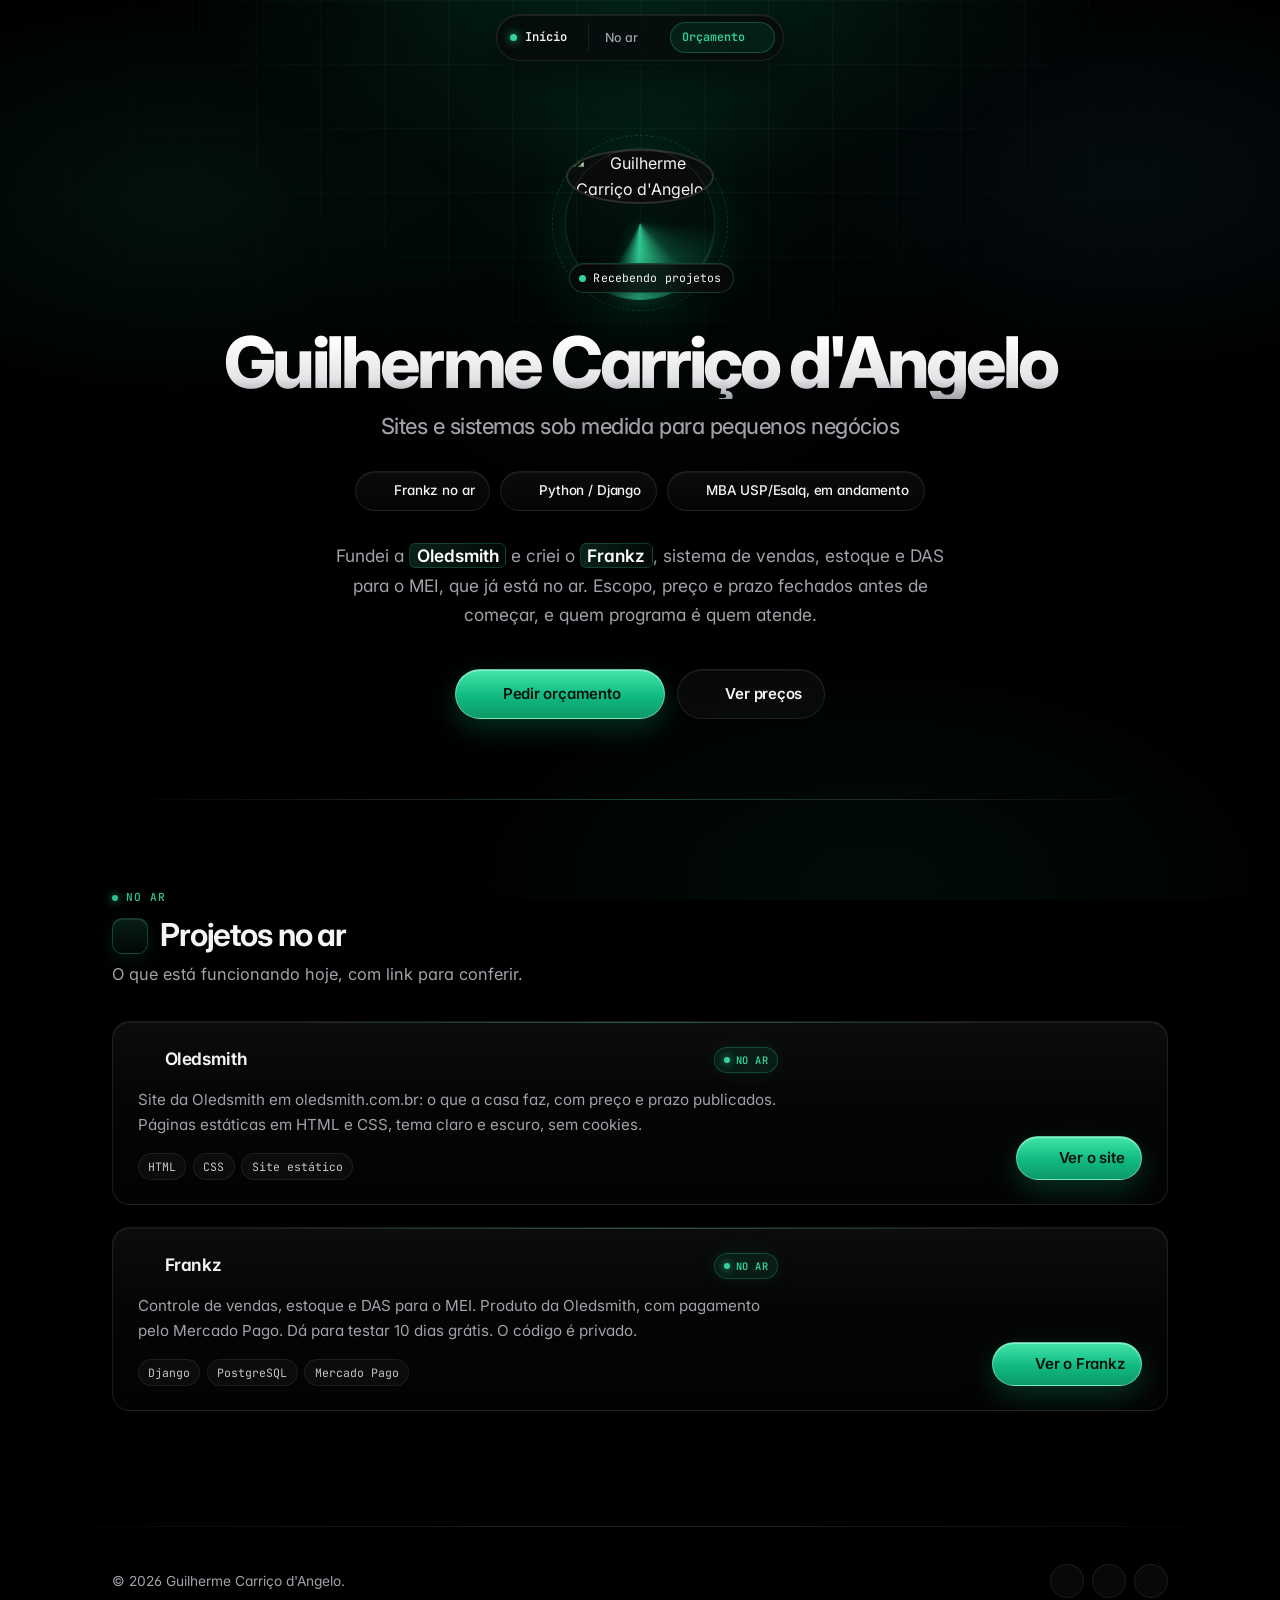
==== commit a769027f: "feat: posiciona o portfólio em sites e sistemas para pequenos negócios - Título e metas em PT-BR com" ====
--- a/index.html
+++ b/index.html
@@ -5,19 +5,17 @@
     <meta name="viewport" content="width=device-width, initial-scale=1.0">
     <meta name="theme-color" content="#000000">
     <link rel="icon" href="data:image/svg+xml,%3Csvg xmlns='http://www.w3.org/2000/svg' viewBox='0 0 32 32'%3E%3Crect width='32' height='32' rx='8' fill='%23000000'/%3E%3Ccircle cx='16' cy='16' r='5.5' fill='%2334d399'/%3E%3C/svg%3E">
-    <title>Guilherme Carriço | Engenheiro de Prompt e Arquiteto de IA</title>
-    <meta name="description" content="Prompt Engineer e pós-graduando em Data Science & IA (MBA USP). Projeta e opera ecossistemas de agentes autônomos.">
+    <title>Guilherme Carriço d'Angelo | Sites e sistemas sob medida para pequenos negócios</title>
+    <meta name="description" content="Fundador da Oledsmith: sites e sistemas sob medida para pequenos negócios, com escopo, preço e prazo fechados antes de começar.">
     <link rel="canonical" href="https://guilhermecarrico.github.io/">
     <meta property="og:type" content="website">
     <meta property="og:locale" content="pt_BR">
     <meta property="og:url" content="https://guilhermecarrico.github.io/">
-    <meta property="og:title" content="Guilherme Carriço | Engenheiro de Prompt e Arquiteto de IA">
-    <meta property="og:description" content="Prompt Engineer e pós-graduando em Data Science & IA (MBA USP). Projeta e opera ecossistemas de agentes autônomos.">
-    <meta property="og:image" content="https://github.com/guilhermecarrico.png">
+    <meta property="og:title" content="Guilherme Carriço d'Angelo | Sites e sistemas sob medida para pequenos negócios">
+    <meta property="og:description" content="Fundador da Oledsmith: sites e sistemas sob medida para pequenos negócios, com escopo, preço e prazo fechados antes de começar.">
     <meta name="twitter:card" content="summary">
-    <meta name="twitter:title" content="Guilherme Carriço | Engenheiro de Prompt e Arquiteto de IA">
-    <meta name="twitter:description" content="Prompt Engineer e pós-graduando em Data Science & IA (MBA USP). Projeta e opera ecossistemas de agentes autônomos.">
-    <meta name="twitter:image" content="https://github.com/guilhermecarrico.png">
+    <meta name="twitter:title" content="Guilherme Carriço d'Angelo | Sites e sistemas sob medida para pequenos negócios">
+    <meta name="twitter:description" content="Fundador da Oledsmith: sites e sistemas sob medida para pequenos negócios, com escopo, preço e prazo fechados antes de começar.">
     <script>document.documentElement.classList.add("js");</script>
 
     <!-- Google Fonts -->
@@ -45,11 +43,10 @@
                 <span class="top-brand-handle">Início</span>
             </a>
             <div class="top-nav-links">
-                <a href="#ecosystems" class="top-nav-link">Ecossistemas</a>
-                <a href="#repositories" class="top-nav-link">Repositórios</a>
+                <a href="#repositories" class="top-nav-link">No ar</a>
             </div>
-            <a href="https://www.linkedin.com/in/guicarrico/" target="_blank" rel="noopener noreferrer" class="top-cta" aria-label="LinkedIn de Guilherme Carriço">
-                <span>Conectar</span>
+            <a href="https://oledsmith.com.br/#contato" target="_blank" rel="noopener noreferrer" class="top-cta" aria-label="Pedir orçamento na Oledsmith">
+                <span>Orçamento</span>
                 <i data-lucide="arrow-up-right"></i>
             </a>
         </div>
@@ -61,32 +58,32 @@
                 <div class="avatar-container">
                     <div class="avatar-orbit" aria-hidden="true"></div>
                     <div class="avatar-frame">
-                        <img src="https://github.com/guilhermecarrico.png" alt="Guilherme Carriço" class="avatar" width="148" height="148" decoding="async" fetchpriority="high">
+                        <img src="https://github.com/guilhermecarrico.png" alt="Guilherme Carriço d'Angelo" class="avatar" width="148" height="148" decoding="async" fetchpriority="high">
                     </div>
-                    <div class="status-badge"><span class="pulse"></span> Aberto a desafios</div>
+                    <div class="status-badge"><span class="pulse"></span> Recebendo projetos</div>
                 </div>
 
-                <h1 class="name">Guilherme Carriço</h1>
-                <h2 class="title">Engenheiro de Prompt e Arquiteto de IA</h2>
+                <h1 class="name">Guilherme Carriço d'Angelo</h1>
+                <h2 class="title">Sites e sistemas sob medida para pequenos negócios</h2>
 
                 <div class="badges">
-                    <span class="badge"><i data-lucide="bot"></i> Enxame de agentes</span>
-                    <span class="badge"><i data-lucide="database"></i> MBA USP/Esalq</span>
-                    <span class="badge"><i data-lucide="terminal"></i> Python / LangChain</span>
+                    <span class="badge"><i data-lucide="store"></i> Frankz no ar</span>
+                    <span class="badge"><i data-lucide="terminal"></i> Python / Django</span>
+                    <span class="badge"><i data-lucide="graduation-cap"></i> MBA USP/Esalq, em andamento</span>
                 </div>
 
                 <p class="bio">
-                    Projetando e operando <strong>ecossistemas de agentes autônomos</strong>.
-                    Vou além do prompt tradicional: construo arquiteturas onde múltiplas IAs colaboram com
-                    papéis, memória e regras definidas para resolver problemas de negócios escaláveis.
+                    Fundei a <strong>Oledsmith</strong> e criei o <strong>Frankz</strong>, sistema de vendas, estoque e DAS
+                    para o MEI, que já está no ar. Escopo, preço e prazo fechados antes de começar, e quem programa
+                    é quem atende.
                 </p>
 
                 <div class="hero-links">
-                    <a href="https://www.linkedin.com/in/guicarrico/" target="_blank" rel="noopener noreferrer" class="btn btn-primary magnetic">
-                        <span class="btn-label"><i data-lucide="linkedin"></i> LinkedIn <i data-lucide="arrow-up-right" class="btn-trail"></i></span>
+                    <a href="https://oledsmith.com.br/#contato" target="_blank" rel="noopener noreferrer" class="btn btn-primary magnetic">
+                        <span class="btn-label"><i data-lucide="message-circle"></i> Pedir orçamento <i data-lucide="arrow-up-right" class="btn-trail"></i></span>
                     </a>
-                    <a href="mailto:contato@oledsmith.com.br" data-email="contato@oledsmith.com.br" title="contato@oledsmith.com.br" class="btn btn-secondary magnetic">
-                        <span class="btn-label"><i data-lucide="mail"></i> Contato</span>
+                    <a href="https://oledsmith.com.br/#precos" target="_blank" rel="noopener noreferrer" class="btn btn-secondary magnetic">
+                        <span class="btn-label"><i data-lucide="tag"></i> Ver preços</span>
                     </a>
                 </div>
             </div>
@@ -95,252 +92,19 @@
 
     <main class="container">
 
-        <section class="section" id="ecosystems">
-            <div class="section-intro reveal">
-                <div class="section-eyebrow">
-                    <span class="eyebrow-dot" aria-hidden="true"></span>
-                    <span>Arquitetura de agentes</span>
-                </div>
-                <div class="section-header">
-                    <span class="section-icon-box" aria-hidden="true">
-                        <i data-lucide="cpu" class="section-icon"></i>
-                    </span>
-                    <h2>Ecossistemas de IA Privados</h2>
-                </div>
-                <p class="section-subtitle">Arquiteturas proprietárias de múltiplos agentes (enxame) em produção.</p>
-            </div>
-
-            <div class="grid">
-                <!-- Card 1 -->
-                <article class="card glass card-ecosystem reveal" style="--i: 1">
-                    <div class="card-beam" aria-hidden="true"></div>
-
-                    <div class="schematic schematic-local" aria-hidden="true">
-                        <div class="schematic-meta">
-                            <span class="schematic-code">01 · fluxo local</span>
-                            <span class="schematic-signal"><span class="signal-bar"></span><span class="signal-bar"></span><span class="signal-bar"></span> sem nuvem</span>
-                        </div>
-                        <svg class="swarm-svg swarm-svg--compact" viewBox="0 0 300 150" fill="none" xmlns="http://www.w3.org/2000/svg">
-                            <path d="M150 30 C150 48, 85 44, 85 62" class="trace-line" />
-                            <path d="M150 30 C150 48, 215 44, 215 62" class="trace-line" />
-                            <path d="M85 88 C85 106, 150 102, 150 120" class="trace-line" />
-                            <path d="M215 88 C215 106, 150 102, 150 120" class="trace-line" />
-
-                            <path d="M150 30 C150 48, 85 44, 85 62" class="trace-pulse trace-pulse--short pulse-1" />
-                            <path d="M150 30 C150 48, 215 44, 215 62" class="trace-pulse trace-pulse--short pulse-2" />
-                            <path d="M85 88 C85 106, 150 102, 150 120" class="trace-pulse trace-pulse--short pulse-3" />
-                            <path d="M215 88 C215 106, 150 102, 150 120" class="trace-pulse trace-pulse--short pulse-1" />
-
-                            <rect x="110" y="2" width="80" height="28" rx="8" class="node-box" />
-                            <circle cx="125" cy="16" r="3.5" class="node-led" />
-                            <text x="136" y="20" class="node-label node-label-lg">DADO</text>
-
-                            <rect x="30" y="62" width="110" height="26" rx="7" class="node-box" />
-                            <circle cx="45" cy="75" r="3" class="node-led" />
-                            <text x="55" y="79" class="node-label node-label-lg">LIMPEZA</text>
-
-                            <rect x="160" y="62" width="110" height="26" rx="7" class="node-box" />
-                            <circle cx="175" cy="75" r="3" class="node-led" />
-                            <text x="185" y="79" class="node-label node-label-lg">VETOR</text>
-
-                            <rect x="95" y="120" width="110" height="28" rx="8" class="node-box node-box-core" />
-                            <circle cx="111" cy="134" r="4" class="node-led node-led-core" />
-                            <text x="122" y="138" class="node-label node-label-lg node-label-core">NÚCLEO</text>
-                        </svg>
-                        <svg class="swarm-svg swarm-svg--wide" viewBox="0 0 420 96" fill="none" xmlns="http://www.w3.org/2000/svg">
-                            <!-- Grid lines -->
-                            <line x1="16" y1="48" x2="404" y2="48" class="trace-bg" />
-                            <path d="M74 48 C115 48, 120 24, 166 24" class="trace-line" />
-                            <path d="M74 48 C115 48, 120 72, 166 72" class="trace-line" />
-                            <path d="M234 24 C274 24, 282 48, 326 48" class="trace-line" />
-                            <path d="M234 72 C274 72, 282 48, 326 48" class="trace-line" />
-
-                            <!-- Animated data pulses -->
-                            <path d="M74 48 C115 48, 120 24, 166 24" class="trace-pulse pulse-1" />
-                            <path d="M74 48 C115 48, 120 72, 166 72" class="trace-pulse pulse-2" />
-                            <path d="M234 24 C274 24, 282 48, 326 48" class="trace-pulse pulse-3" />
-                            <path d="M234 72 C274 72, 282 48, 326 48" class="trace-pulse pulse-2" />
-
-                            <!-- Node 1: Raw Ingestion -->
-                            <g class="swarm-node">
-                                <rect x="18" y="32" width="56" height="32" rx="8" class="node-box" />
-                                <circle cx="31" cy="48" r="3.5" class="node-led" />
-                                <text x="41" y="51" class="node-label">DADO</text>
-                            </g>
-
-                            <!-- Node 2A: LLM ETL -->
-                            <g class="swarm-node">
-                                <rect x="166" y="10" width="68" height="28" rx="7" class="node-box" />
-                                <circle cx="179" cy="24" r="3" class="node-led" />
-                                <text x="188" y="27" class="node-label">LIMPEZA</text>
-                            </g>
-
-                            <!-- Node 2B: Chunk / Embed -->
-                            <g class="swarm-node">
-                                <rect x="166" y="58" width="68" height="28" rx="7" class="node-box" />
-                                <circle cx="179" cy="72" r="3" class="node-led" />
-                                <text x="188" y="75" class="node-label">VETOR</text>
-                            </g>
-
-                            <!-- Node 3: Deep RAG Core -->
-                            <g class="swarm-node">
-                                <rect x="326" y="30" width="76" height="36" rx="9" class="node-box node-box-core" />
-                                <circle cx="341" cy="48" r="4" class="node-led node-led-core" />
-                                <text x="351" y="51" class="node-label node-label-core">NÚCLEO</text>
-                            </g>
-                        </svg>
-                    </div>
-
-                    <div class="card-header">
-                        <h3><i data-lucide="shield"></i> Ecossistema local de pesquisa em IA</h3>
-                        <span class="status-tag live">Em Produção</span>
-                    </div>
-                    <p>Ecossistema assíncrono de agentes locais especializados em extração de dados brutos, limpeza via LLM (ETL inteligente) e RAG profundo sobre bases de conhecimento privadas e estudos do MBA.</p>
-                    <div class="tags">
-                        <span>Modelos locais</span>
-                        <span>Vários agentes</span>
-                        <span>Python</span>
-                    </div>
-                </article>
-
-                <!-- Card 2 -->
-                <article class="card glass card-ecosystem reveal" style="--i: 2">
-                    <div class="card-beam" aria-hidden="true"></div>
-
-                    <div class="schematic schematic-enterprise" aria-hidden="true">
-                        <div class="schematic-meta">
-                            <span class="schematic-code">02 · malha na nuvem</span>
-                            <span class="schematic-signal"><span class="signal-bar"></span><span class="signal-bar"></span><span class="signal-bar"></span> 4 modelos</span>
-                        </div>
-                        <svg class="swarm-svg swarm-svg--compact" viewBox="0 0 300 150" fill="none" xmlns="http://www.w3.org/2000/svg">
-                            <path d="M150 30 C150 48, 39 44, 39 62" class="trace-line" />
-                            <path d="M150 30 C150 48, 113 44, 113 62" class="trace-line" />
-                            <path d="M150 30 C150 48, 187 44, 187 62" class="trace-line" />
-                            <path d="M150 30 C150 48, 261 44, 261 62" class="trace-line" />
-                            <path d="M39 88 C39 106, 150 102, 150 120" class="trace-line" />
-                            <path d="M113 88 C113 106, 150 102, 150 120" class="trace-line" />
-                            <path d="M187 88 C187 106, 150 102, 150 120" class="trace-line" />
-                            <path d="M261 88 C261 106, 150 102, 150 120" class="trace-line" />
-
-                            <path d="M150 30 C150 48, 39 44, 39 62" class="trace-pulse trace-pulse--short pulse-1" />
-                            <path d="M150 30 C150 48, 113 44, 113 62" class="trace-pulse trace-pulse--short pulse-2" />
-                            <path d="M150 30 C150 48, 187 44, 187 62" class="trace-pulse trace-pulse--short pulse-3" />
-                            <path d="M150 30 C150 48, 261 44, 261 62" class="trace-pulse trace-pulse--short pulse-1" />
-                            <path d="M113 88 C113 106, 150 102, 150 120" class="trace-pulse trace-pulse--short pulse-3" />
-                            <path d="M187 88 C187 106, 150 102, 150 120" class="trace-pulse trace-pulse--short pulse-2" />
-
-                            <rect x="105" y="2" width="90" height="28" rx="8" class="node-box node-box-core" />
-                            <circle cx="120" cy="16" r="4" class="node-led node-led-core" />
-                            <text x="131" y="20" class="node-label node-label-lg node-label-core">ROTAS</text>
-
-                            <rect x="6" y="62" width="66" height="26" rx="7" class="node-box" />
-                            <circle cx="16" cy="75" r="2.5" class="node-led" />
-                            <text x="23" y="79" class="node-label node-label-md">CLAUDE</text>
-
-                            <rect x="80" y="62" width="66" height="26" rx="7" class="node-box" />
-                            <circle cx="90" cy="75" r="2.5" class="node-led" />
-                            <text x="97" y="79" class="node-label node-label-md">ARGON</text>
-
-                            <rect x="154" y="62" width="66" height="26" rx="7" class="node-box" />
-                            <circle cx="164" cy="75" r="2.5" class="node-led" />
-                            <text x="171" y="79" class="node-label node-label-md">ASTRA</text>
-
-                            <rect x="228" y="62" width="66" height="26" rx="7" class="node-box" />
-                            <circle cx="238" cy="75" r="2.5" class="node-led" />
-                            <text x="245" y="79" class="node-label node-label-md">GROK</text>
-
-                            <rect x="105" y="120" width="90" height="28" rx="8" class="node-box" />
-                            <circle cx="120" cy="134" r="3.5" class="node-led" />
-                            <text x="131" y="138" class="node-label node-label-lg">SAÍDA</text>
-                        </svg>
-                        <svg class="swarm-svg swarm-svg--wide" viewBox="0 0 420 96" fill="none" xmlns="http://www.w3.org/2000/svg">
-                            <!-- Orchestrator routing traces -->
-                            <path d="M92 48 C136 48, 146 16, 194 16" class="trace-line" />
-                            <path d="M92 48 C138 48, 150 38, 194 38" class="trace-line" />
-                            <path d="M92 48 C138 48, 150 60, 194 60" class="trace-line" />
-                            <path d="M92 48 C136 48, 146 82, 194 82" class="trace-line" />
-
-                            <path d="M268 16 C306 16, 312 48, 342 48" class="trace-line" />
-                            <path d="M268 38 C302 38, 312 48, 342 48" class="trace-line" />
-                            <path d="M268 60 C302 60, 312 48, 342 48" class="trace-line" />
-                            <path d="M268 82 C306 82, 312 48, 342 48" class="trace-line" />
-
-                            <!-- Animated pulses -->
-                            <path d="M92 48 C136 48, 146 16, 194 16" class="trace-pulse pulse-1" />
-                            <path d="M92 48 C138 48, 150 38, 194 38" class="trace-pulse pulse-2" />
-                            <path d="M92 48 C138 48, 150 60, 194 60" class="trace-pulse pulse-3" />
-                            <path d="M92 48 C136 48, 146 82, 194 82" class="trace-pulse pulse-1" />
-                            <path d="M268 38 C302 38, 312 48, 342 48" class="trace-pulse pulse-3" />
-                            <path d="M268 60 C302 60, 312 48, 342 48" class="trace-pulse pulse-2" />
-
-                            <!-- Orchestrator router -->
-                            <g class="swarm-node">
-                                <rect x="16" y="30" width="76" height="36" rx="9" class="node-box node-box-core" />
-                                <circle cx="30" cy="48" r="4" class="node-led node-led-core" />
-                                <text x="40" y="51" class="node-label node-label-core">ROTAS</text>
-                            </g>
-
-                            <!-- Model Agents -->
-                            <g class="swarm-node">
-                                <rect x="194" y="6" width="74" height="19" rx="5" class="node-box" />
-                                <circle cx="204" cy="15.5" r="2.5" class="node-led" />
-                                <text x="212" y="18.5" class="node-label node-label-sm">CLAUDE</text>
-                            </g>
-                            <g class="swarm-node">
-                                <rect x="194" y="28" width="74" height="19" rx="5" class="node-box" />
-                                <circle cx="204" cy="37.5" r="2.5" class="node-led" />
-                                <text x="212" y="40.5" class="node-label node-label-sm">ARGON</text>
-                            </g>
-                            <g class="swarm-node">
-                                <rect x="194" y="50" width="74" height="19" rx="5" class="node-box" />
-                                <circle cx="204" cy="59.5" r="2.5" class="node-led" />
-                                <text x="212" y="62.5" class="node-label node-label-sm">ASTRA</text>
-                            </g>
-                            <g class="swarm-node">
-                                <rect x="194" y="72" width="74" height="19" rx="5" class="node-box" />
-                                <circle cx="204" cy="81.5" r="2.5" class="node-led" />
-                                <text x="212" y="84.5" class="node-label node-label-sm">GROK</text>
-                            </g>
-
-                            <!-- Output Intelligence -->
-                            <g class="swarm-node">
-                                <rect x="342" y="32" width="62" height="32" rx="8" class="node-box" />
-                                <circle cx="354" cy="48" r="3.5" class="node-led" />
-                                <text x="363" y="51" class="node-label">SAÍDA</text>
-                            </g>
-                        </svg>
-                    </div>
-
-                    <div class="card-header">
-                        <h3><i data-lucide="network"></i> Arquitetura corporativa de múltiplos agentes</h3>
-                        <span class="status-tag live">Em Produção</span>
-                    </div>
-                    <p>Sistema corporativo de agentes em cadeia desenhado para análise de sentimento em tempo real, automação de processos complexos e geração de inteligência de mercado operando na nuvem.</p>
-                    <div class="tags">
-                        <span class="tag-model">Claude</span>
-                        <span class="tag-model">Argon</span>
-                        <span class="tag-model">ChatGPT Astra</span>
-                        <span class="tag-model">Grok</span>
-                        <span>LangChain</span>
-                        <span>Ciência de dados</span>
-                    </div>
-                </article>
-            </div>
-        </section>
-
         <section class="section" id="repositories">
             <div class="section-intro reveal">
                 <div class="section-eyebrow">
                     <span class="eyebrow-dot" aria-hidden="true"></span>
-                    <span>Código aberto</span>
+                    <span>No ar</span>
                 </div>
                 <div class="section-header">
                     <span class="section-icon-box" aria-hidden="true">
-                        <i data-lucide="github" class="section-icon"></i>
+                        <i data-lucide="globe" class="section-icon"></i>
                     </span>
-                    <h2>Repositórios Públicos</h2>
+                    <h2>Projetos no ar</h2>
                 </div>
-                <p class="section-subtitle">Códigos abertos, fluxos de dados e estudos técnicos.</p>
+                <p class="section-subtitle">O que está funcionando hoje, com link para conferir.</p>
             </div>
 
             <div class="grid featured-grid">
@@ -350,7 +114,7 @@
                         <h3><i data-lucide="globe"></i> Oledsmith</h3>
                         <span class="status-tag live">No ar</span>
                     </div>
-                    <p>Site da Oledsmith em oledsmith.com.br. Páginas estáticas em HTML e CSS, com tema claro e escuro, sem framework e sem rastreador. O domínio aponta direto do repositório.</p>
+                    <p>Site da Oledsmith em oledsmith.com.br: o que a casa faz, com preço e prazo publicados. Páginas estáticas em HTML e CSS, tema claro e escuro, sem cookies.</p>
                     <div class="tags">
                         <span>HTML</span>
                         <span>CSS</span>
@@ -360,8 +124,23 @@
                         <a href="https://oledsmith.com.br" target="_blank" rel="noopener noreferrer" class="btn btn-primary">
                             <span class="btn-label"><i data-lucide="arrow-up-right"></i> Ver o site</span>
                         </a>
-                        <a href="https://github.com/guilhermecarrico/oledsmith-site" target="_blank" rel="noopener noreferrer" class="btn btn-secondary">
-                            <span class="btn-label"><i data-lucide="github"></i> Código</span>
+                    </div>
+                </article>
+                <article class="card glass featured-project reveal">
+                    <div class="card-beam" aria-hidden="true"></div>
+                    <div class="card-header">
+                        <h3><i data-lucide="store"></i> Frankz</h3>
+                        <span class="status-tag live">No ar</span>
+                    </div>
+                    <p>Controle de vendas, estoque e DAS para o MEI. Produto da Oledsmith, com pagamento pelo Mercado Pago. Dá para testar 10 dias grátis. O código é privado.</p>
+                    <div class="tags">
+                        <span>Django</span>
+                        <span>PostgreSQL</span>
+                        <span>Mercado Pago</span>
+                    </div>
+                    <div class="featured-actions">
+                        <a href="https://frankzapp.com.br" target="_blank" rel="noopener noreferrer" class="btn btn-primary">
+                            <span class="btn-label"><i data-lucide="arrow-up-right"></i> Ver o Frankz</span>
                         </a>
                     </div>
                 </article>
@@ -380,11 +159,7 @@
 
     <footer class="reveal">
         <div class="container footer-content">
-            <div class="footer-status" aria-hidden="true">
-                <span class="pulse"></span>
-                <span>Sistema no ar</span>
-            </div>
-            <p>&copy; 2026 Guilherme Carriço.</p>
+            <p>&copy; 2026 Guilherme Carriço d'Angelo.</p>
             <div class="footer-links">
                 <a href="mailto:contato@oledsmith.com.br" data-email="contato@oledsmith.com.br" title="contato@oledsmith.com.br" aria-label="Enviar e-mail para contato@oledsmith.com.br">
                     <i data-lucide="mail"></i>
--- a/style.css
+++ b/style.css
@@ -916,6 +916,8 @@
 }
 
 .featured-grid {
+    /* Cada destaque já vira grade de duas colunas a partir de 860px; lado a lado ficaria espremido. */
+    grid-template-columns: 1fr;
     margin-bottom: clamp(0.85rem, 2vw, 1.15rem);
 }
 
